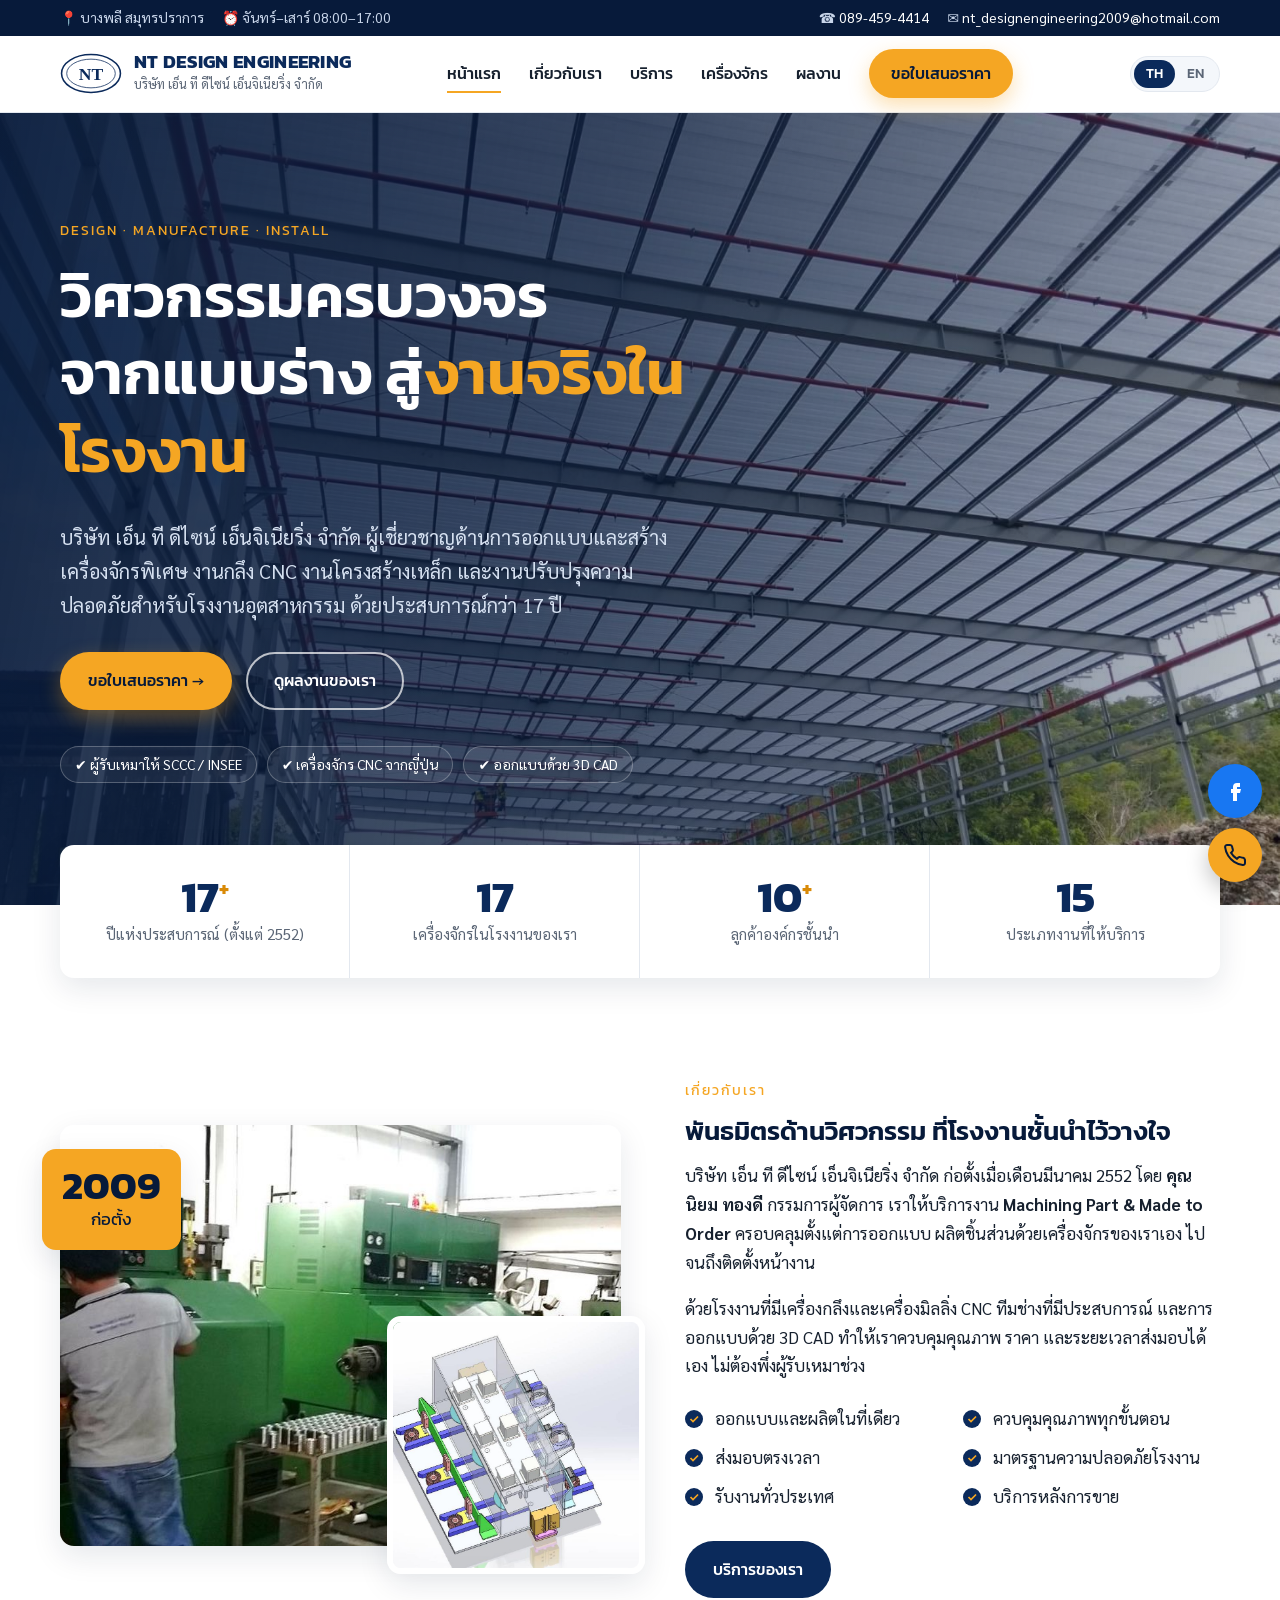
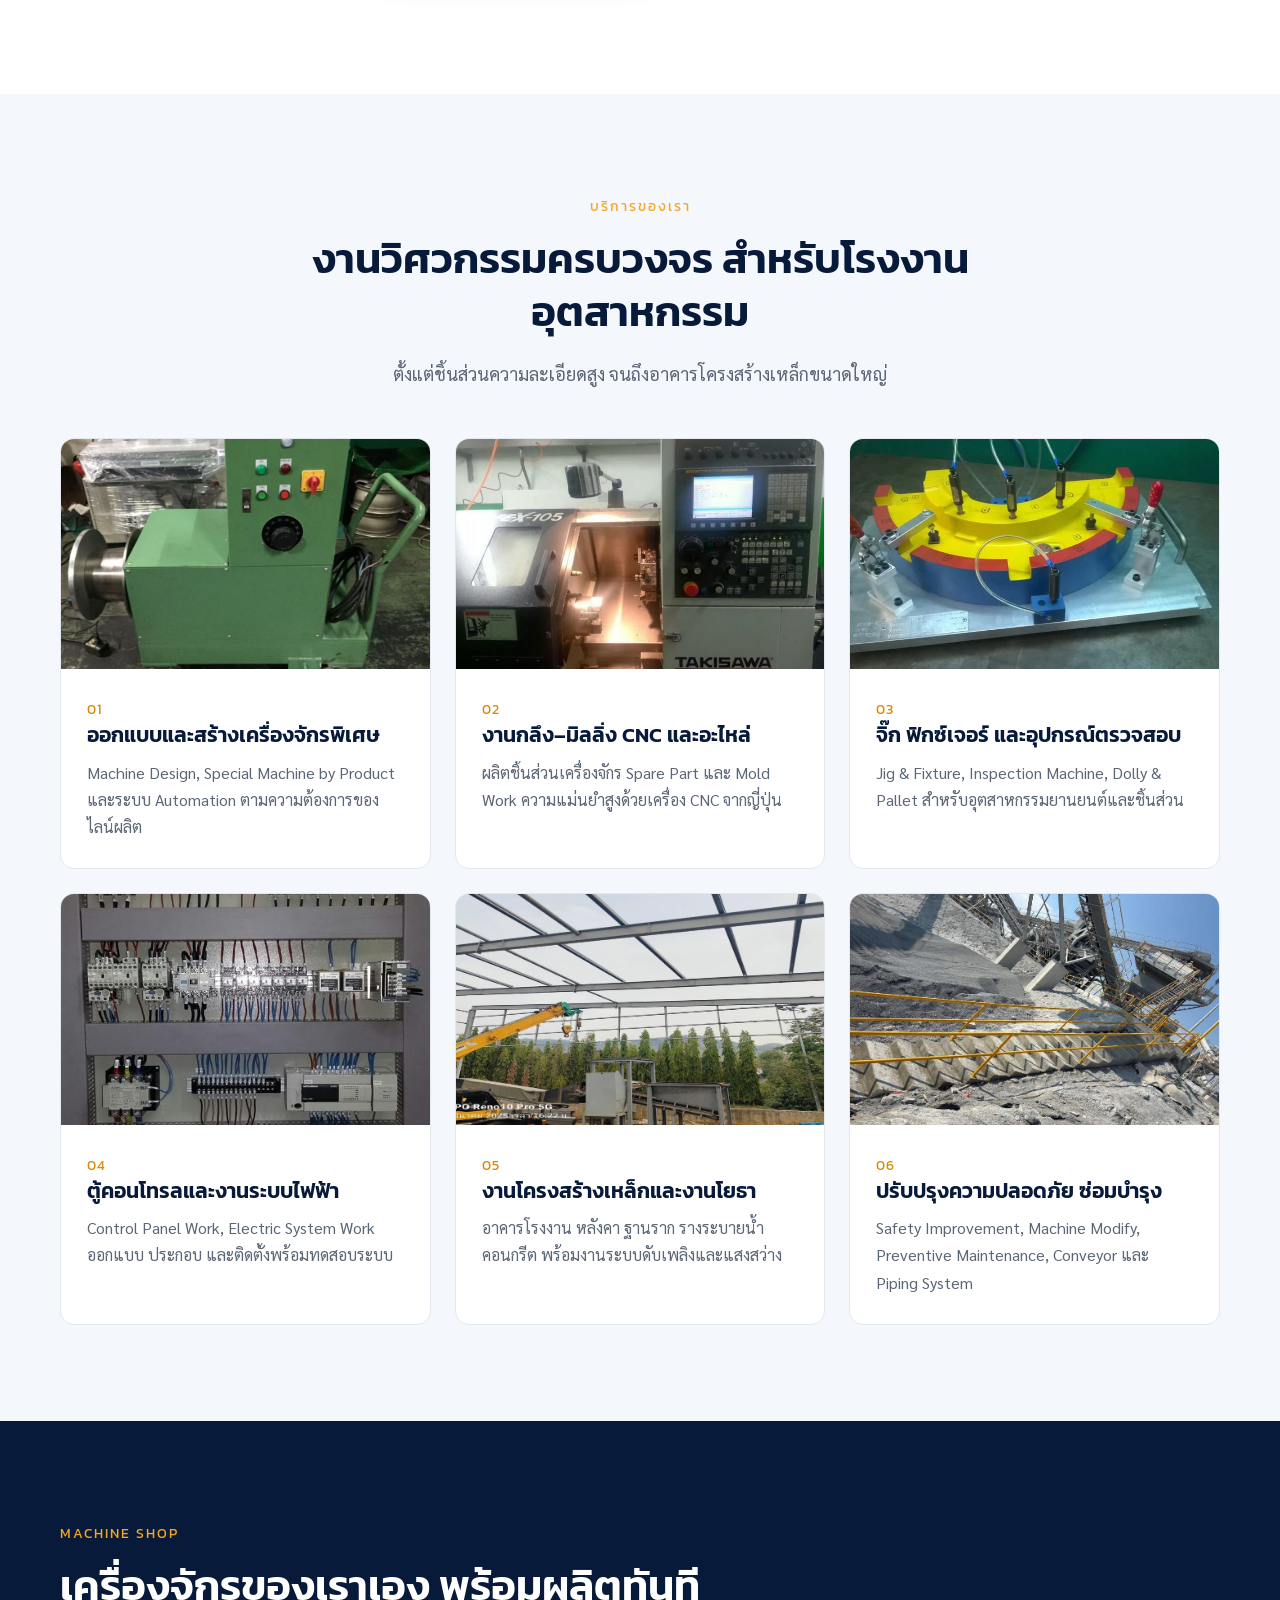
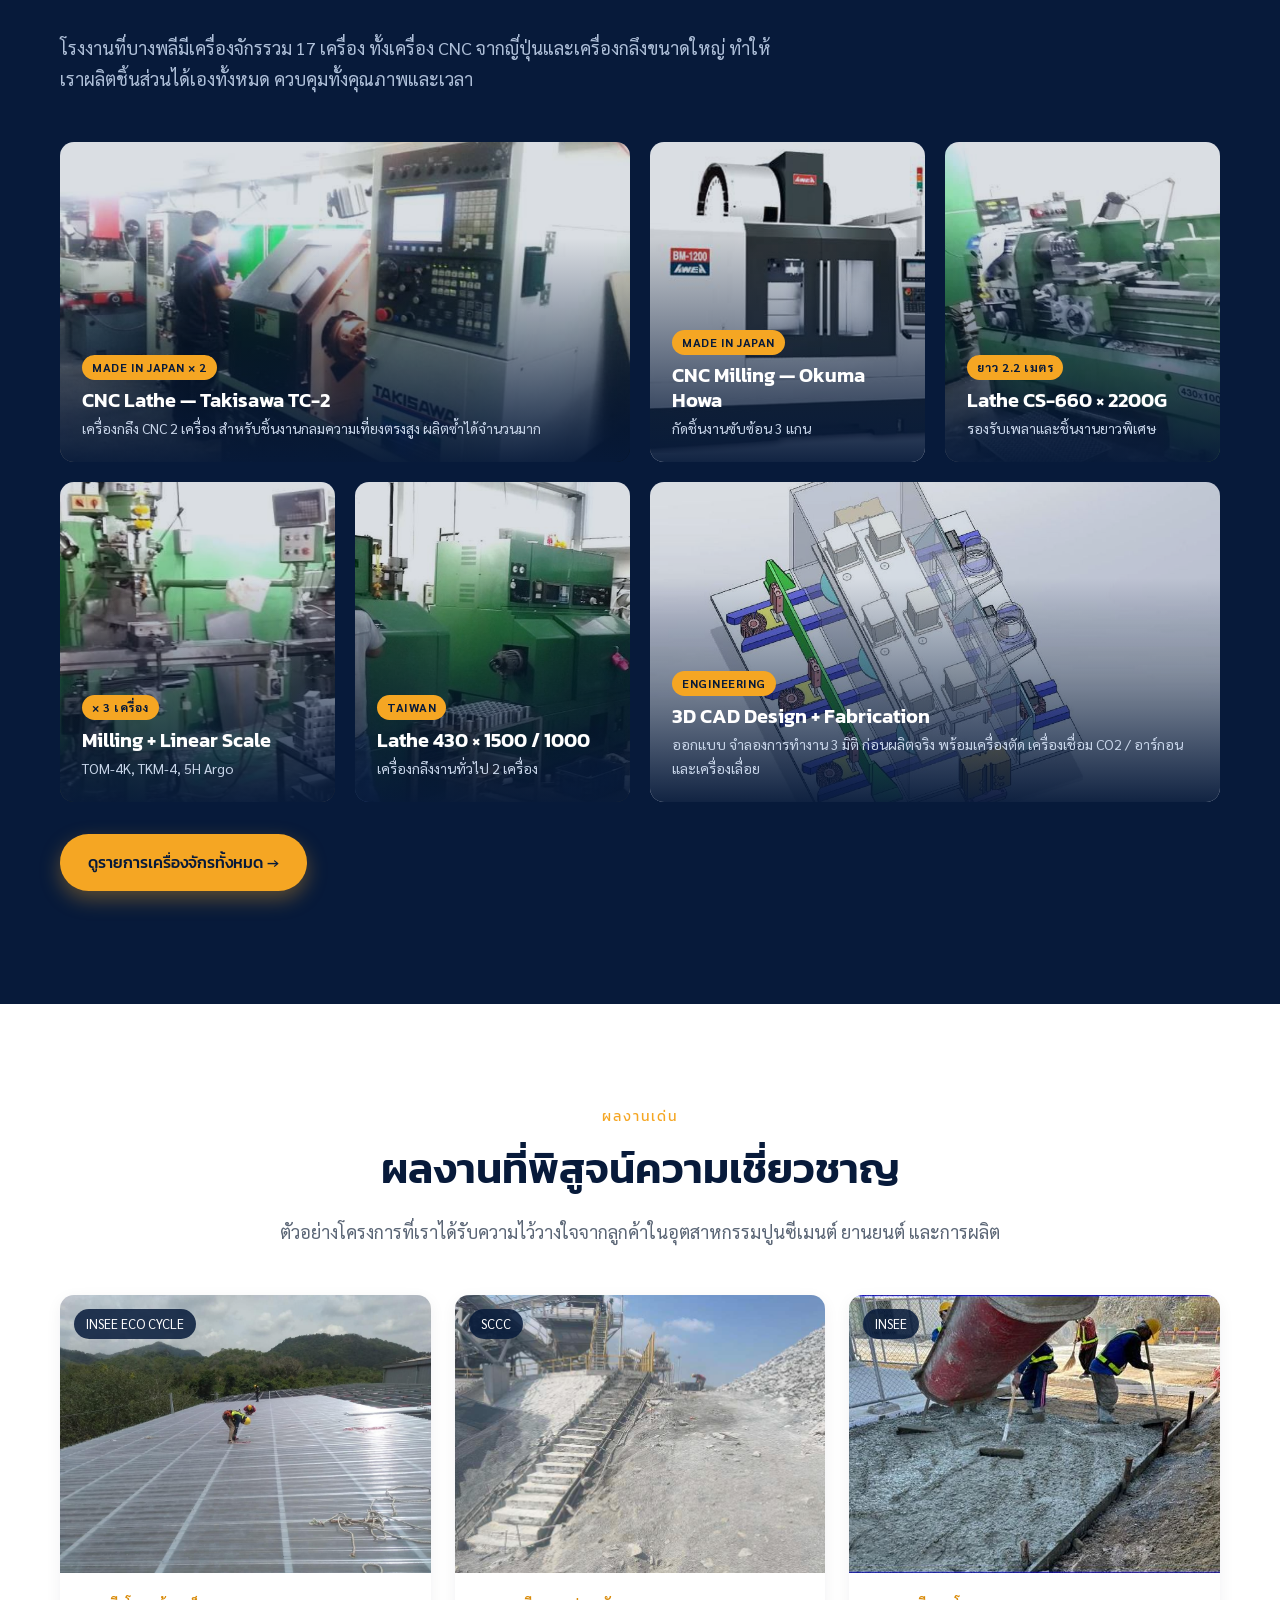
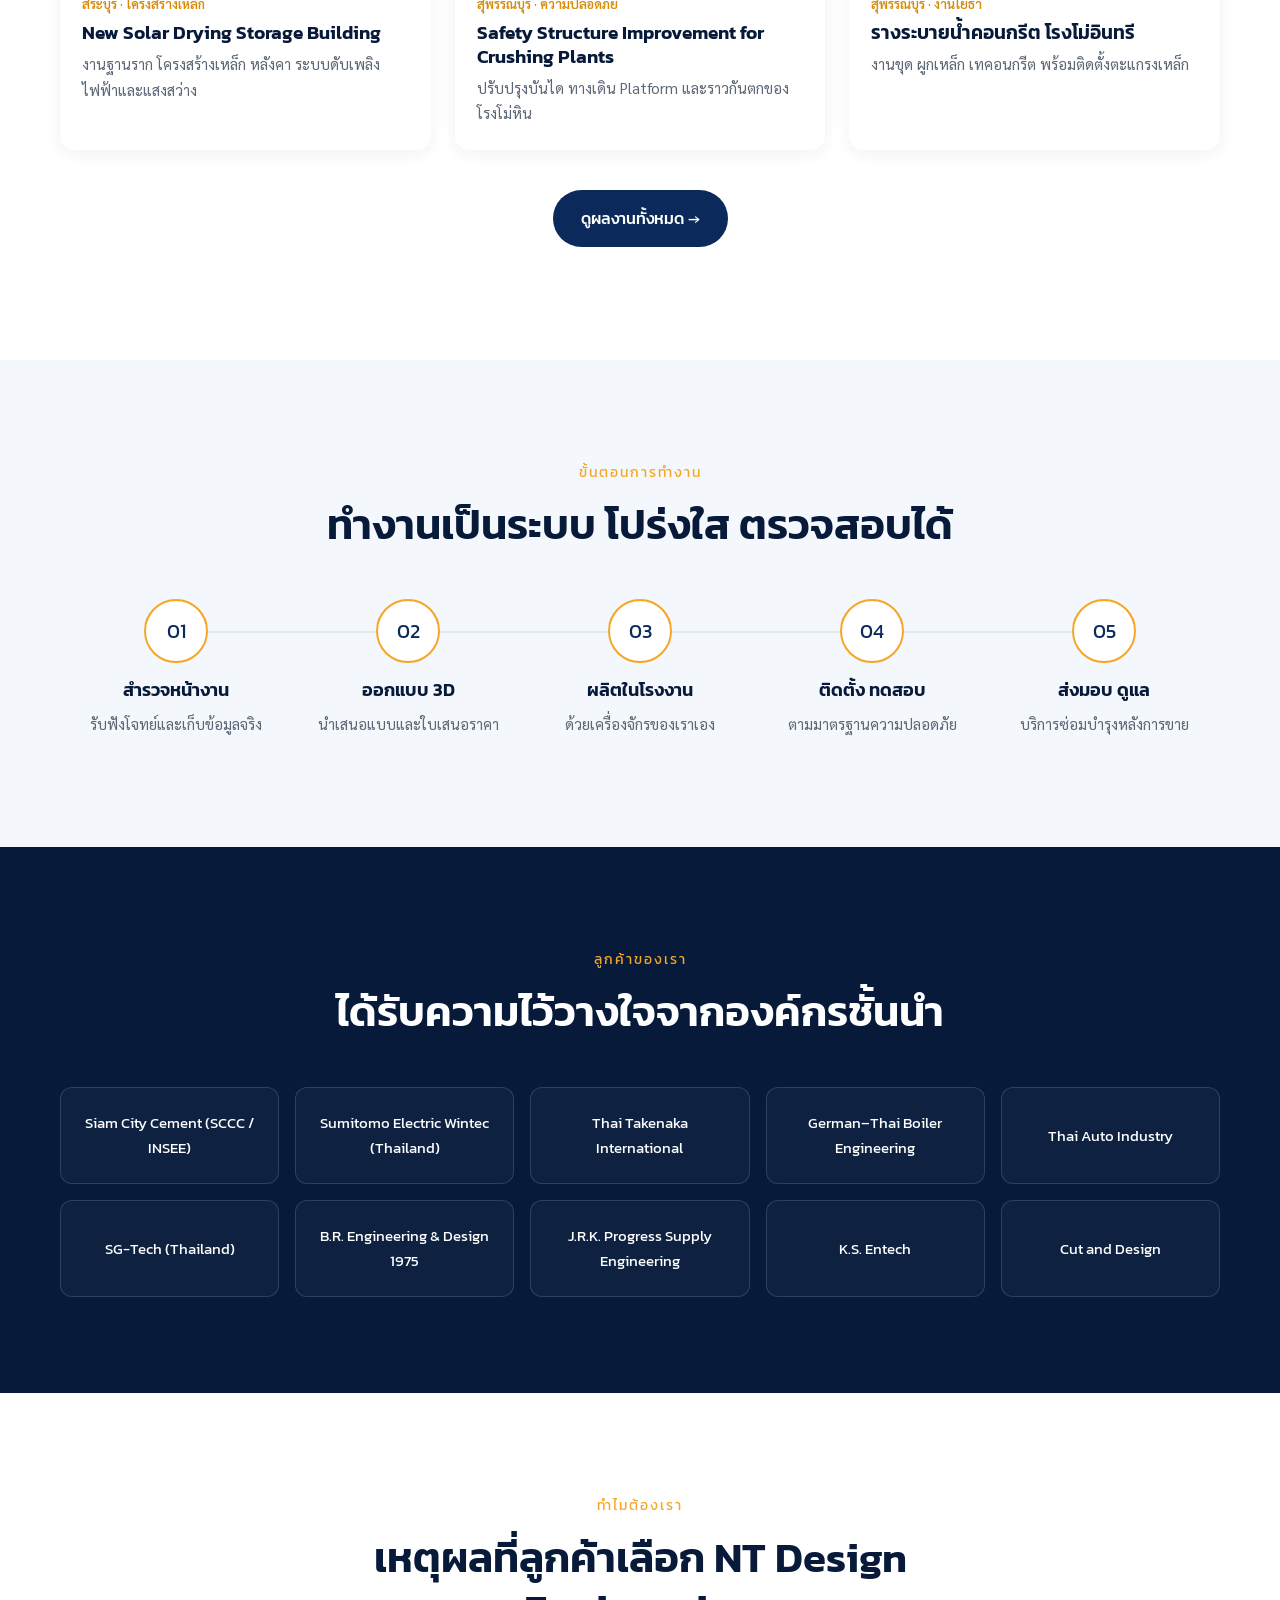
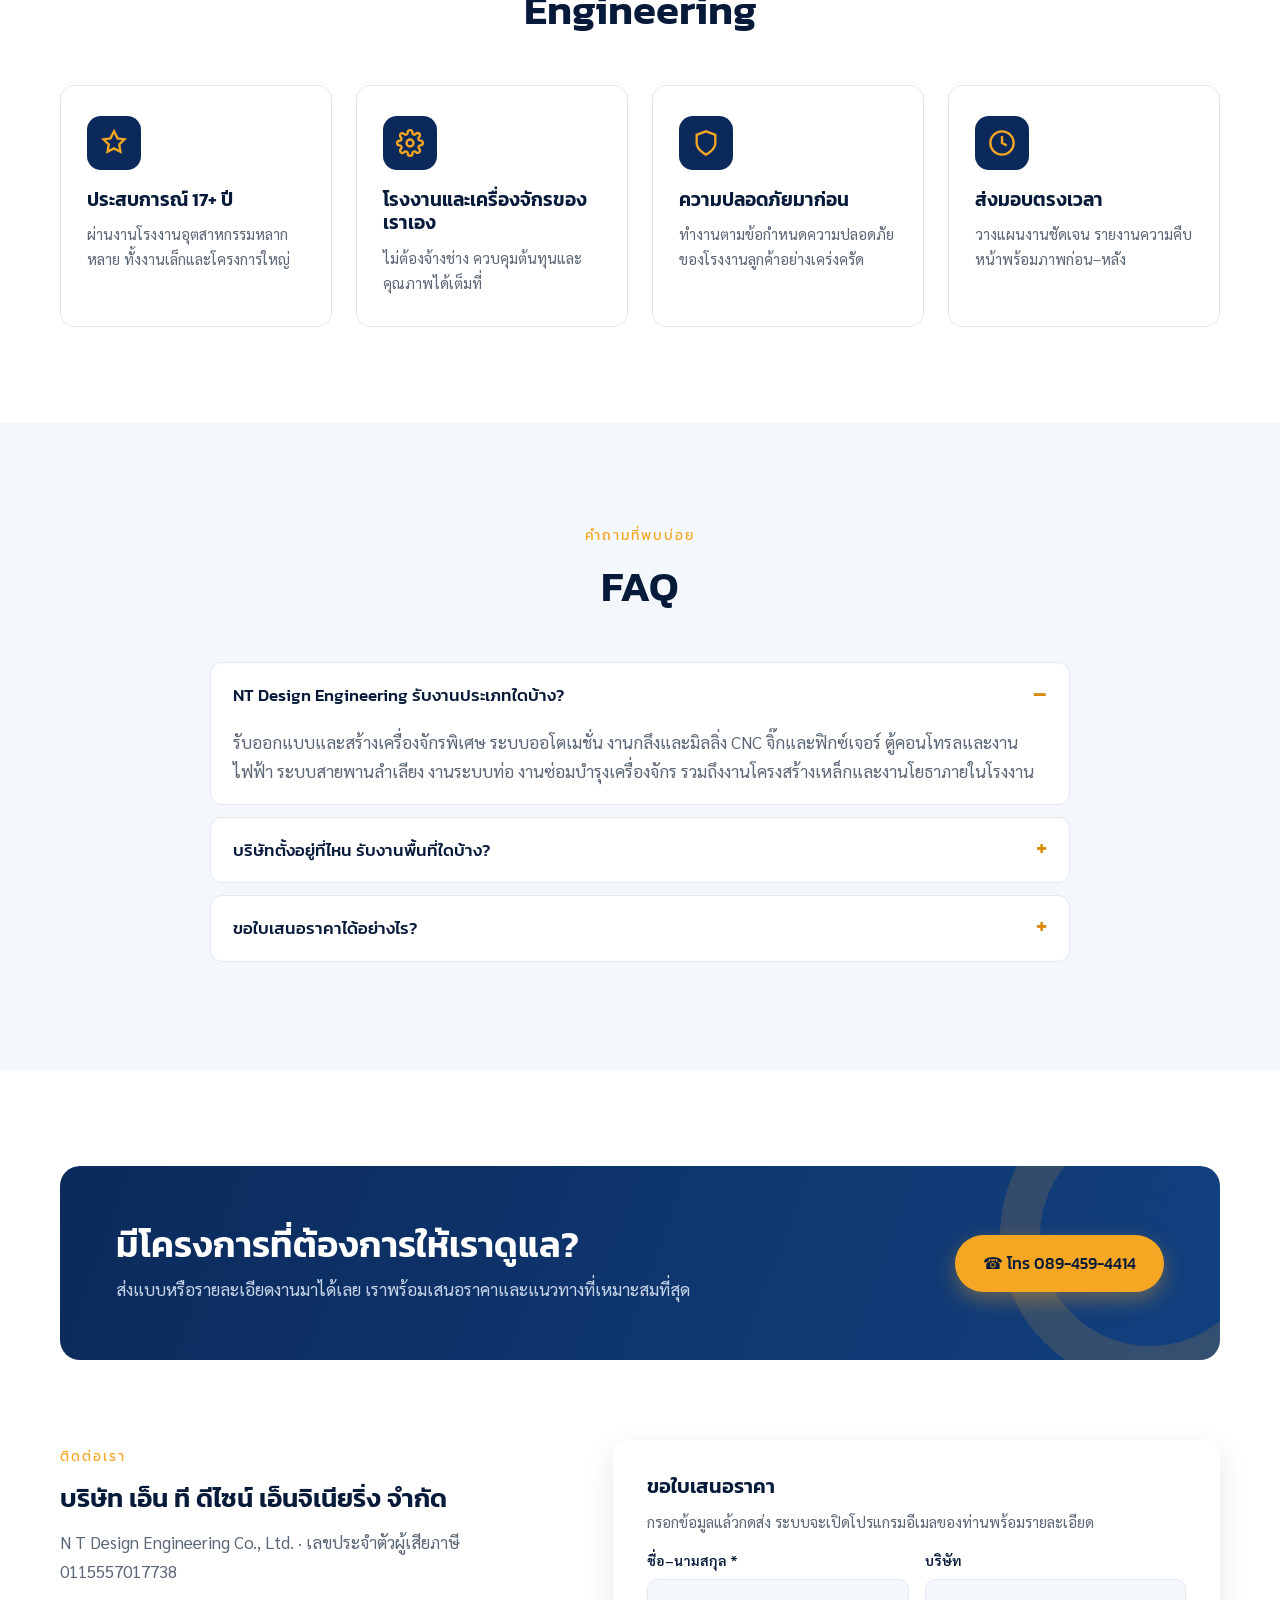
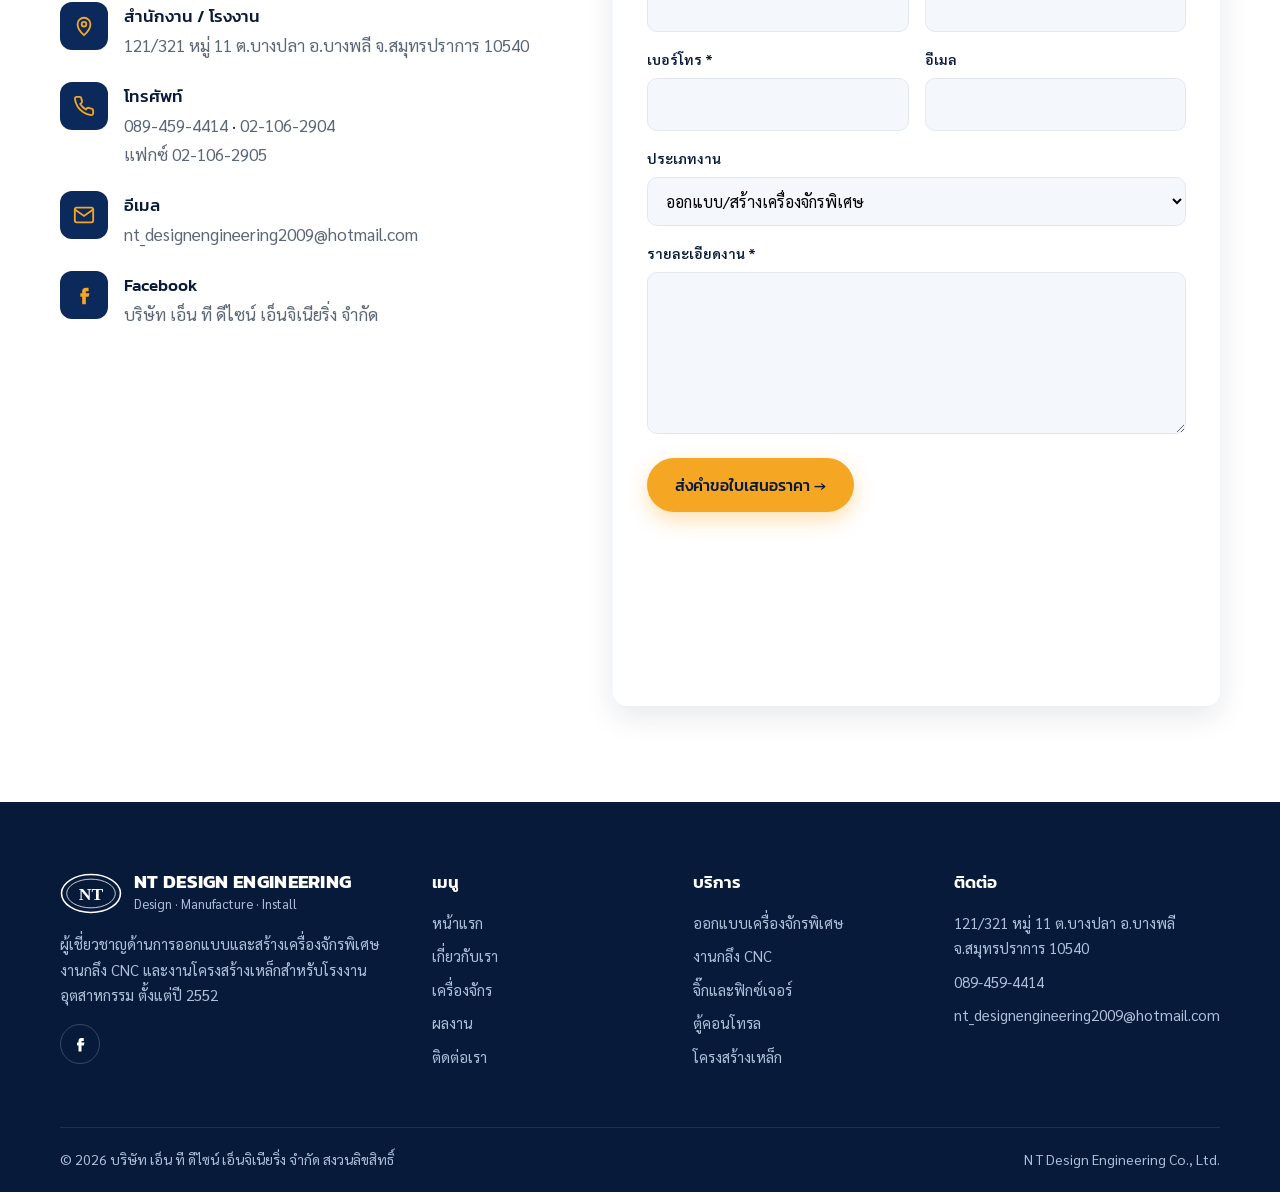
==== index.html @ 063d1cce "Version.01" ====
<!doctype html>
<html lang="th">
<head>
  <meta charset="utf-8">
  <meta name="viewport" content="width=device-width, initial-scale=1">
  <title>NT Design Engineering | รับออกแบบและสร้างเครื่องจักร งานโครงสร้างเหล็ก สมุทรปราการ</title>
  <meta name="description" content="บริษัท เอ็น ที ดีไซน์ เอ็นจิเนียริ่ง จำกัด รับออกแบบและสร้างเครื่องจักรพิเศษ ระบบออโตเมชั่น งานกลึง CNC จิ๊กและฟิกซ์เจอร์ ตู้คอนโทรล งานโครงสร้างเหล็กและงานโยธาในโรงงาน ประสบการณ์กว่า 17 ปี ผลงานกับ SCCC / INSEE บางพลี สมุทรปราการ">
  <meta name="keywords" content="NT Design Engineering, เอ็น ที ดีไซน์ เอ็นจิเนียริ่ง, รับสร้างเครื่องจักร, ออกแบบเครื่องจักร, งานกลึง CNC, จิ๊กฟิกซ์เจอร์, ตู้คอนโทรล, งานโครงสร้างเหล็ก, ผู้รับเหมาโรงงาน, บางพลี, สมุทรปราการ">
  <link rel="canonical" href="https://www.ntdesignengineering.com/">
  <link rel="alternate" hreflang="th" href="https://www.ntdesignengineering.com/">
  <link rel="alternate" hreflang="en" href="https://www.ntdesignengineering.com/en/">
  <link rel="alternate" hreflang="x-default" href="https://www.ntdesignengineering.com/">
  <meta name="robots" content="index, follow">
  <meta name="theme-color" content="#0b2a5b">

  <meta property="og:type" content="website">
  <meta property="og:locale" content="th_TH">
  <meta property="og:locale:alternate" content="en_US">
  <meta property="og:site_name" content="NT Design Engineering">
  <meta property="og:title" content="NT Design Engineering | ออกแบบ สร้าง และติดตั้งงานวิศวกรรมครบวงจร">
  <meta property="og:description" content="รับออกแบบสร้างเครื่องจักรพิเศษ งานกลึง CNC งานโครงสร้างเหล็ก และงานปรับปรุงความปลอดภัยในโรงงานอุตสาหกรรม ประสบการณ์กว่า 17 ปี">
  <meta property="og:url" content="https://www.ntdesignengineering.com/">
  <meta property="og:image" content="https://www.ntdesignengineering.com/assets/img/hero-steel-structure.jpg">
  <meta name="twitter:card" content="summary_large_image">

  <link rel="icon" href="assets/img/logo.svg" type="image/svg+xml">
  <link rel="preconnect" href="https://fonts.googleapis.com">
  <link rel="preconnect" href="https://fonts.gstatic.com" crossorigin>
  <link href="https://fonts.googleapis.com/css2?family=Kanit:wght@400;500;600&family=Sarabun:wght@400;600;700&display=swap" rel="stylesheet">
  <link rel="preload" as="image" href="assets/img/hero-steel-structure.jpg">
  <link rel="stylesheet" href="assets/css/style.css">

  <script type="application/ld+json">
  {
    "@context": "https://schema.org",
    "@graph": [
      {
        "@type": ["Organization", "LocalBusiness"],
        "@id": "https://www.ntdesignengineering.com/#org",
        "name": "บริษัท เอ็น ที ดีไซน์ เอ็นจิเนียริ่ง จำกัด",
        "alternateName": ["N T Design Engineering Co., Ltd.", "NT Design Engineering"],
        "url": "https://www.ntdesignengineering.com/",
        "logo": "https://www.ntdesignengineering.com/assets/img/logo.svg",
        "image": "https://www.ntdesignengineering.com/assets/img/hero-steel-structure.jpg",
        "description": "รับออกแบบและสร้างเครื่องจักรพิเศษ ระบบออโตเมชั่น งานกลึง CNC จิ๊กและฟิกซ์เจอร์ ตู้คอนโทรล งานโครงสร้างเหล็กและงานโยธาในโรงงานอุตสาหกรรม",
        "foundingDate": "2009-03",
        "founder": { "@type": "Person", "name": "นายนิยม ทองดี" },
        "taxID": "0115557017738",
        "telephone": "+66-2-106-2904",
        "faxNumber": "+66-2-106-2905",
        "email": "nt_designengineering2009@hotmail.com",
        "address": {
          "@type": "PostalAddress",
          "streetAddress": "121/321 หมู่ 11 ต.บางปลา",
          "addressLocality": "อ.บางพลี",
          "addressRegion": "สมุทรปราการ",
          "postalCode": "10540",
          "addressCountry": "TH"
        },
        "areaServed": "TH",
        "openingHours": "Mo-Sa 08:00-17:00",
        "contactPoint": [{
          "@type": "ContactPoint",
          "telephone": "+66-89-459-4414",
          "contactType": "sales",
          "availableLanguage": ["th", "en"]
        }],
        "sameAs": ["https://www.facebook.com/profile.php?id=100054307536803"],
        "knowsAbout": ["Machine design", "Special purpose machine", "Automation system", "CNC machining", "Jig and fixture", "Control panel", "Steel structure", "Conveyor system", "Piping system"]
      },
      {
        "@type": "WebSite",
        "@id": "https://www.ntdesignengineering.com/#website",
        "url": "https://www.ntdesignengineering.com/",
        "name": "NT Design Engineering",
        "inLanguage": "th",
        "publisher": { "@id": "https://www.ntdesignengineering.com/#org" }
      },
      {
        "@type": "FAQPage",
        "mainEntity": [
          { "@type": "Question", "name": "NT Design Engineering รับงานประเภทใดบ้าง?", "acceptedAnswer": { "@type": "Answer", "text": "รับออกแบบและสร้างเครื่องจักรพิเศษ ระบบออโตเมชั่น งานกลึงและมิลลิ่ง CNC จิ๊กและฟิกซ์เจอร์ ตู้คอนโทรลและงานไฟฟ้า ระบบสายพานลำเลียง งานระบบท่อ งานซ่อมบำรุงเครื่องจักร รวมถึงงานโครงสร้างเหล็กและงานโยธาภายในโรงงาน" } },
          { "@type": "Question", "name": "บริษัทตั้งอยู่ที่ไหน รับงานพื้นที่ใดบ้าง?", "acceptedAnswer": { "@type": "Answer", "text": "สำนักงานและโรงงานตั้งอยู่ที่ 121/321 หมู่ 11 ต.บางปลา อ.บางพลี จ.สมุทรปราการ 10540 และรับงานทั่วประเทศ เช่น สระบุรี สุพรรณบุรี และนิคมอุตสาหกรรมต่าง ๆ" } },
          { "@type": "Question", "name": "ขอใบเสนอราคาได้อย่างไร?", "acceptedAnswer": { "@type": "Answer", "text": "โทร 089-459-4414 หรือ 02-106-2904 อีเมล nt_designengineering2009@hotmail.com หรือส่งแบบ/รายละเอียดงานผ่านแบบฟอร์มบนเว็บไซต์ ทีมงานจะติดต่อกลับโดยเร็ว" } }
        ]
      }
    ]
  }
  </script>
</head>
<body>
  <a class="skip" href="#main">ข้ามไปยังเนื้อหา</a>

  <div class="topbar">
    <div class="container">
      <div><span>📍 บางพลี สมุทรปราการ</span><span class="hide-sm">⏰ จันทร์–เสาร์ 08:00–17:00</span></div>
      <div><span>☎ <a href="tel:+66894594414">089-459-4414</a></span><span class="hide-sm">✉ <a href="mailto:nt_designengineering2009@hotmail.com">nt_designengineering2009@hotmail.com</a></span></div>
    </div>
  </div>

  <header class="header">
    <div class="container">
      <a class="brand" href="index.html" aria-label="NT Design Engineering หน้าแรก">
        <img class="brand-logo" src="assets/img/logo.svg" alt="โลโก้ NT Design Engineering" width="62" height="42">
        <span><strong>NT DESIGN ENGINEERING</strong><small>บริษัท เอ็น ที ดีไซน์ เอ็นจิเนียริ่ง จำกัด</small></span>
      </a>
      <button class="menu-toggle" aria-label="เปิดเมนู" aria-expanded="false"><span></span><span></span><span></span></button>
      <nav class="nav" aria-label="เมนูหลัก">
        <a href="index.html" aria-current="page">หน้าแรก</a>
        <a href="#about">เกี่ยวกับเรา</a>
        <a href="#services">บริการ</a>
        <a href="machinery.html">เครื่องจักร</a>
        <a href="projects.html">ผลงาน</a>
        <a class="btn btn-primary" href="#contact">ขอใบเสนอราคา</a>
      </nav>
      <div class="lang-switch" role="group" aria-label="เลือกภาษา / Language"><a href="index.html" lang="th" aria-current="true">TH</a><a href="en/index.html" lang="en" hreflang="en">EN</a></div>
    </div>
  </header>

  <main id="main">
    <!-- HERO -->
    <section class="hero" aria-label="แนะนำบริษัท" style="padding:0">
      <div class="hero-bg" style="background-image:url('assets/img/hero-steel-structure.jpg')"></div>
      <div class="container">
        <span class="eyebrow">Design · Manufacture · Install</span>
        <h1>วิศวกรรมครบวงจร<br>จากแบบร่าง สู่<em>งานจริงในโรงงาน</em></h1>
        <p class="lead">บริษัท เอ็น ที ดีไซน์ เอ็นจิเนียริ่ง จำกัด ผู้เชี่ยวชาญด้านการออกแบบและสร้างเครื่องจักรพิเศษ งานกลึง CNC งานโครงสร้างเหล็ก และงานปรับปรุงความปลอดภัยสำหรับโรงงานอุตสาหกรรม ด้วยประสบการณ์กว่า 17 ปี</p>
        <div class="hero-actions">
          <a class="btn btn-primary" href="#contact">ขอใบเสนอราคา →</a>
          <a class="btn btn-outline" href="projects.html">ดูผลงานของเรา</a>
        </div>
        <div class="hero-badges">
          <span>✔ ผู้รับเหมาให้ SCCC / INSEE</span>
          <span>✔ เครื่องจักร CNC จากญี่ปุ่น</span>
          <span>✔ ออกแบบด้วย 3D CAD</span>
        </div>
      </div>
    </section>

    <!-- STATS -->
    <div class="stats">
      <div class="container">
        <div class="stats-grid reveal">
          <div class="stat"><b data-count="17">17<sup>+</sup></b><span>ปีแห่งประสบการณ์ (ตั้งแต่ 2552)</span></div>
          <div class="stat"><b data-count="17">17<sup></sup></b><span>เครื่องจักรในโรงงานของเรา</span></div>
          <div class="stat"><b data-count="10">10<sup>+</sup></b><span>ลูกค้าองค์กรชั้นนำ</span></div>
          <div class="stat"><b data-count="15">15<sup></sup></b><span>ประเภทงานที่ให้บริการ</span></div>
        </div>
      </div>
    </div>

    <!-- ABOUT -->
    <section id="about">
      <div class="container about-grid">
        <div class="about-media reveal">
          <img src="assets/img/cnc-lathe-line.jpg" alt="ไลน์เครื่องกลึง CNC ในโรงงาน NT Design Engineering" loading="lazy" width="1000" height="572">
          <img class="float" src="assets/img/cad-design.jpg" alt="งานออกแบบเครื่องจักรด้วยโปรแกรม 3D CAD" loading="lazy" width="1000" height="752">
          <div class="years"><b>2009</b>ก่อตั้ง</div>
        </div>
        <div class="reveal">
          <span class="eyebrow">เกี่ยวกับเรา</span>
          <h2>พันธมิตรด้านวิศวกรรม ที่โรงงานชั้นนำไว้วางใจ</h2>
          <p>บริษัท เอ็น ที ดีไซน์ เอ็นจิเนียริ่ง จำกัด ก่อตั้งเมื่อเดือนมีนาคม 2552 โดย <strong>คุณนิยม ทองดี</strong> กรรมการผู้จัดการ เราให้บริการงาน <strong>Machining Part &amp; Made to Order</strong> ครอบคลุมตั้งแต่การออกแบบ ผลิตชิ้นส่วนด้วยเครื่องจักรของเราเอง ไปจนถึงติดตั้งหน้างาน</p>
          <p>ด้วยโรงงานที่มีเครื่องกลึงและเครื่องมิลลิ่ง CNC ทีมช่างที่มีประสบการณ์ และการออกแบบด้วย 3D CAD ทำให้เราควบคุมคุณภาพ ราคา และระยะเวลาส่งมอบได้เอง ไม่ต้องพึ่งผู้รับเหมาช่วง</p>
          <ul class="checklist">
            <li>ออกแบบและผลิตในที่เดียว</li>
            <li>ควบคุมคุณภาพทุกขั้นตอน</li>
            <li>ส่งมอบตรงเวลา</li>
            <li>มาตรฐานความปลอดภัยโรงงาน</li>
            <li>รับงานทั่วประเทศ</li>
            <li>บริการหลังการขาย</li>
          </ul>
          <a class="btn btn-navy" href="#services">บริการของเรา</a>
        </div>
      </div>
    </section>

    <!-- SERVICES -->
    <section id="services" class="section-soft">
      <div class="container">
        <div class="section-head center reveal">
          <span class="eyebrow">บริการของเรา</span>
          <h2>งานวิศวกรรมครบวงจร สำหรับโรงงานอุตสาหกรรม</h2>
          <p>ตั้งแต่ชิ้นส่วนความละเอียดสูง จนถึงอาคารโครงสร้างเหล็กขนาดใหญ่</p>
        </div>
        <div class="services-grid">
          <article class="service reveal">
            <img src="assets/img/special-machine.jpg" alt="เครื่องจักรพิเศษที่ออกแบบและสร้างโดย NT Design Engineering" loading="lazy" width="900" height="768">
            <div class="service-body"><span class="service-num">01</span><h3>ออกแบบและสร้างเครื่องจักรพิเศษ</h3><p>Machine Design, Special Machine by Product และระบบ Automation ตามความต้องการของไลน์ผลิต</p></div>
          </article>
          <article class="service reveal">
            <img src="assets/img/cnc-takisawa.jpg" alt="งานกลึง CNC ด้วยเครื่อง Takisawa" loading="lazy" width="900" height="635">
            <div class="service-body"><span class="service-num">02</span><h3>งานกลึง–มิลลิ่ง CNC และอะไหล่</h3><p>ผลิตชิ้นส่วนเครื่องจักร Spare Part และ Mold Work ความแม่นยำสูงด้วยเครื่อง CNC จากญี่ปุ่น</p></div>
          </article>
          <article class="service reveal">
            <img src="assets/img/jig-fixture-1.jpg" alt="จิ๊กและฟิกซ์เจอร์สำหรับงานตรวจสอบชิ้นงาน" loading="lazy" width="900" height="483">
            <div class="service-body"><span class="service-num">03</span><h3>จิ๊ก ฟิกซ์เจอร์ และอุปกรณ์ตรวจสอบ</h3><p>Jig &amp; Fixture, Inspection Machine, Dolly &amp; Pallet สำหรับอุตสาหกรรมยานยนต์และชิ้นส่วน</p></div>
          </article>
          <article class="service reveal">
            <img src="assets/img/control-panel.jpg" alt="ตู้คอนโทรลไฟฟ้าที่ประกอบโดยทีมงาน" loading="lazy" width="600" height="1024">
            <div class="service-body"><span class="service-num">04</span><h3>ตู้คอนโทรลและงานระบบไฟฟ้า</h3><p>Control Panel Work, Electric System Work ออกแบบ ประกอบ และติดตั้งพร้อมทดสอบระบบ</p></div>
          </article>
          <article class="service reveal">
            <img src="assets/img/solar-frame.jpg" alt="งานติดตั้งโครงสร้างเหล็กอาคารด้วยรถเครน" loading="lazy" width="1200" height="561">
            <div class="service-body"><span class="service-num">05</span><h3>งานโครงสร้างเหล็กและงานโยธา</h3><p>อาคารโรงงาน หลังคา ฐานราก รางระบายน้ำคอนกรีต พร้อมงานระบบดับเพลิงและแสงสว่าง</p></div>
          </article>
          <article class="service reveal">
            <img src="assets/img/crushing-handrail.jpg" alt="งานปรับปรุงทางเดินและราวกันตกเพื่อความปลอดภัยในโรงโม่หิน" loading="lazy" width="1000" height="711">
            <div class="service-body"><span class="service-num">06</span><h3>ปรับปรุงความปลอดภัย ซ่อมบำรุง</h3><p>Safety Improvement, Machine Modify, Preventive Maintenance, Conveyor และ Piping System</p></div>
          </article>
        </div>
      </div>
    </section>

    <!-- MACHINES (highlights) -->
    <section class="section-dark" id="machinery">
      <div class="container">
        <div class="section-head reveal">
          <span class="eyebrow">Machine Shop</span>
          <h2>เครื่องจักรของเราเอง พร้อมผลิตทันที</h2>
          <p>โรงงานที่บางพลีมีเครื่องจักรรวม 17 เครื่อง ทั้งเครื่อง CNC จากญี่ปุ่นและเครื่องกลึงขนาดใหญ่ ทำให้เราผลิตชิ้นส่วนได้เองทั้งหมด ควบคุมทั้งคุณภาพและเวลา</p>
        </div>
        <div class="machines-grid">
          <div class="machine wide reveal">
            <img src="assets/img/cnc-takisawa-operator.jpg" alt="เครื่องกลึง CNC Takisawa TC-2 พร้อมช่างควบคุม" loading="lazy" width="900" height="635">
            <div class="machine-info"><span class="tag">MADE IN JAPAN × 2</span><h3>CNC Lathe — Takisawa TC-2</h3><p>เครื่องกลึง CNC 2 เครื่อง สำหรับชิ้นงานกลมความเที่ยงตรงสูง ผลิตซ้ำได้จำนวนมาก</p></div>
          </div>
          <div class="machine reveal">
            <img src="assets/img/cnc-milling.jpg" alt="เครื่องมิลลิ่ง CNC" loading="lazy" width="900" height="635">
            <div class="machine-info"><span class="tag">MADE IN JAPAN</span><h3>CNC Milling — Okuma Howa</h3><p>กัดชิ้นงานซับซ้อน 3 แกน</p></div>
          </div>
          <div class="machine reveal">
            <img src="assets/img/lathe-430.jpg" alt="เครื่องกลึงขนาดใหญ่ CS-660 x 2200G" loading="lazy" width="900" height="597">
            <div class="machine-info"><span class="tag">ยาว 2.2 เมตร</span><h3>Lathe CS-660 × 2200G</h3><p>รองรับเพลาและชิ้นงานยาวพิเศษ</p></div>
          </div>
          <div class="machine reveal">
            <img src="assets/img/milling-shop.jpg" alt="เครื่องมิลลิ่งพร้อมลิเนียร์สเกล" loading="lazy" width="900" height="499">
            <div class="machine-info"><span class="tag">× 3 เครื่อง</span><h3>Milling + Linear Scale</h3><p>TOM-4K, TKM-4, 5H Argo</p></div>
          </div>
          <div class="machine reveal">
            <img src="assets/img/cnc-lathe-line.jpg" alt="ไลน์เครื่องกลึงในโรงงาน" loading="lazy" width="1000" height="572">
            <div class="machine-info"><span class="tag">TAIWAN</span><h3>Lathe 430 × 1500 / 1000</h3><p>เครื่องกลึงงานทั่วไป 2 เครื่อง</p></div>
          </div>
          <div class="machine wide reveal">
            <img src="assets/img/cad-design.jpg" alt="ออกแบบเครื่องจักรด้วย 3D CAD" loading="lazy" width="1000" height="752">
            <div class="machine-info"><span class="tag">ENGINEERING</span><h3>3D CAD Design + Fabrication</h3><p>ออกแบบ จำลองการทำงาน 3 มิติ ก่อนผลิตจริง พร้อมเครื่องตัด เครื่องเชื่อม CO2 / อาร์กอน และเครื่องเลื่อย</p></div>
          </div>
        </div>
        <p style="margin-top:32px"><a class="btn btn-primary" href="machinery.html">ดูรายการเครื่องจักรทั้งหมด →</a></p>
      </div>
    </section>

    <!-- FEATURED PROJECTS -->
    <section id="projects">
      <div class="container">
        <div class="section-head center reveal">
          <span class="eyebrow">ผลงานเด่น</span>
          <h2>ผลงานที่พิสูจน์ความเชี่ยวชาญ</h2>
          <p>ตัวอย่างโครงการที่เราได้รับความไว้วางใจจากลูกค้าในอุตสาหกรรมปูนซีเมนต์ ยานยนต์ และการผลิต</p>
        </div>
        <div class="projects-grid">
          <article class="project reveal">
            <figure data-zoom><img src="assets/img/solar-roof-workers.jpg" alt="อาคาร Solar Drying Storage — INSEE ECO CYCLE สระบุรี" loading="lazy" width="1200" height="900"><span class="client">INSEE ECO CYCLE</span></figure>
            <div class="project-body"><div class="meta">สระบุรี · โครงสร้างเหล็ก</div><h3>New Solar Drying Storage Building</h3><p>งานฐานราก โครงสร้างเหล็ก หลังคา ระบบดับเพลิง ไฟฟ้าและแสงสว่าง</p></div>
          </article>
          <article class="project reveal">
            <figure data-zoom><img src="assets/img/crushing-stairs.jpg" alt="Safety structure improvement โรงโม่หินสุพรรณบุรี" loading="lazy" width="1000" height="630"><span class="client">SCCC</span></figure>
            <div class="project-body"><div class="meta">สุพรรณบุรี · ความปลอดภัย</div><h3>Safety Structure Improvement for Crushing Plants</h3><p>ปรับปรุงบันได ทางเดิน Platform และราวกันตกของโรงโม่หิน</p></div>
          </article>
          <article class="project reveal">
            <figure data-zoom><img src="assets/img/concrete-pour.jpg" alt="งานก่อสร้างรางระบายน้ำคอนกรีต โรงโม่อินทรีสุพรรณบุรี" loading="lazy" width="1000" height="664"><span class="client">INSEE</span></figure>
            <div class="project-body"><div class="meta">สุพรรณบุรี · งานโยธา</div><h3>รางระบายน้ำคอนกรีต โรงโม่อินทรี</h3><p>งานขุด ผูกเหล็ก เทคอนกรีต พร้อมติดตั้งตะแกรงเหล็ก</p></div>
          </article>
        </div>
        <p style="text-align:center;margin-top:40px"><a class="btn btn-navy" href="projects.html">ดูผลงานทั้งหมด →</a></p>
      </div>
    </section>

    <!-- PROCESS -->
    <section class="section-soft">
      <div class="container">
        <div class="section-head center reveal">
          <span class="eyebrow">ขั้นตอนการทำงาน</span>
          <h2>ทำงานเป็นระบบ โปร่งใส ตรวจสอบได้</h2>
        </div>
        <div class="process reveal">
          <div class="step"><h3>สำรวจหน้างาน</h3><p>รับฟังโจทย์และเก็บข้อมูลจริง</p></div>
          <div class="step"><h3>ออกแบบ 3D</h3><p>นำเสนอแบบและใบเสนอราคา</p></div>
          <div class="step"><h3>ผลิตในโรงงาน</h3><p>ด้วยเครื่องจักรของเราเอง</p></div>
          <div class="step"><h3>ติดตั้ง ทดสอบ</h3><p>ตามมาตรฐานความปลอดภัย</p></div>
          <div class="step"><h3>ส่งมอบ ดูแล</h3><p>บริการซ่อมบำรุงหลังการขาย</p></div>
        </div>
      </div>
    </section>

    <!-- CLIENTS -->
    <section class="section-dark">
      <div class="container">
        <div class="section-head center reveal">
          <span class="eyebrow">ลูกค้าของเรา</span>
          <h2>ได้รับความไว้วางใจจากองค์กรชั้นนำ</h2>
        </div>
        <div class="clients-grid reveal">
          <div class="client-card">Siam City Cement (SCCC / INSEE)</div>
          <div class="client-card">Sumitomo Electric Wintec (Thailand)</div>
          <div class="client-card">Thai Takenaka International</div>
          <div class="client-card">German–Thai Boiler Engineering</div>
          <div class="client-card">Thai Auto Industry</div>
          <div class="client-card">SG-Tech (Thailand)</div>
          <div class="client-card">B.R. Engineering &amp; Design 1975</div>
          <div class="client-card">J.R.K. Progress Supply Engineering</div>
          <div class="client-card">K.S. Entech</div>
          <div class="client-card">Cut and Design</div>
        </div>
      </div>
    </section>

    <!-- WHY -->
    <section>
      <div class="container">
        <div class="section-head center reveal">
          <span class="eyebrow">ทำไมต้องเรา</span>
          <h2>เหตุผลที่ลูกค้าเลือก NT Design Engineering</h2>
        </div>
        <div class="why-grid">
          <div class="why reveal"><div class="icon"><svg viewBox="0 0 24 24" fill="none" stroke="currentColor" stroke-width="2"><path d="M12 2l3 6 6 .9-4.5 4.3 1 6.3L12 16.6 6.5 19.5l1-6.3L3 8.9 9 8z"/></svg></div><h3>ประสบการณ์ 17+ ปี</h3><p>ผ่านงานโรงงานอุตสาหกรรมหลากหลาย ทั้งงานเล็กและโครงการใหญ่</p></div>
          <div class="why reveal"><div class="icon"><svg viewBox="0 0 24 24" fill="none" stroke="currentColor" stroke-width="2"><circle cx="12" cy="12" r="3"/><path d="M19.4 15a1.7 1.7 0 00.3 1.8l.1.1a2 2 0 11-2.8 2.8l-.1-.1a1.7 1.7 0 00-1.8-.3 1.7 1.7 0 00-1 1.5V21a2 2 0 01-4 0v-.1a1.7 1.7 0 00-1.1-1.5 1.7 1.7 0 00-1.8.3l-.1.1a2 2 0 11-2.8-2.8l.1-.1a1.7 1.7 0 00.3-1.8 1.7 1.7 0 00-1.5-1H3a2 2 0 010-4h.1a1.7 1.7 0 001.5-1.1 1.7 1.7 0 00-.3-1.8l-.1-.1a2 2 0 112.8-2.8l.1.1a1.7 1.7 0 001.8.3H9a1.7 1.7 0 001-1.5V3a2 2 0 014 0v.1a1.7 1.7 0 001 1.5 1.7 1.7 0 001.8-.3l.1-.1a2 2 0 112.8 2.8l-.1.1a1.7 1.7 0 00-.3 1.8V9a1.7 1.7 0 001.5 1H21a2 2 0 010 4h-.1a1.7 1.7 0 00-1.5 1z"/></svg></div><h3>โรงงานและเครื่องจักรของเราเอง</h3><p>ไม่ต้องจ้างช่าง ควบคุมต้นทุนและคุณภาพได้เต็มที่</p></div>
          <div class="why reveal"><div class="icon"><svg viewBox="0 0 24 24" fill="none" stroke="currentColor" stroke-width="2"><path d="M12 22s8-4 8-10V5l-8-3-8 3v7c0 6 8 10 8 10z"/></svg></div><h3>ความปลอดภัยมาก่อน</h3><p>ทำงานตามข้อกำหนดความปลอดภัยของโรงงานลูกค้าอย่างเคร่งครัด</p></div>
          <div class="why reveal"><div class="icon"><svg viewBox="0 0 24 24" fill="none" stroke="currentColor" stroke-width="2"><circle cx="12" cy="12" r="10"/><path d="M12 6v6l4 2"/></svg></div><h3>ส่งมอบตรงเวลา</h3><p>วางแผนงานชัดเจน รายงานความคืบหน้าพร้อมภาพก่อน–หลัง</p></div>
        </div>
      </div>
    </section>

    <!-- FAQ -->
    <section class="section-soft" id="faq">
      <div class="container">
        <div class="section-head center reveal">
          <span class="eyebrow">คำถามที่พบบ่อย</span>
          <h2>FAQ</h2>
        </div>
        <div class="faq reveal">
          <details open><summary>NT Design Engineering รับงานประเภทใดบ้าง?</summary><p>รับออกแบบและสร้างเครื่องจักรพิเศษ ระบบออโตเมชั่น งานกลึงและมิลลิ่ง CNC จิ๊กและฟิกซ์เจอร์ ตู้คอนโทรลและงานไฟฟ้า ระบบสายพานลำเลียง งานระบบท่อ งานซ่อมบำรุงเครื่องจักร รวมถึงงานโครงสร้างเหล็กและงานโยธาภายในโรงงาน</p></details>
          <details><summary>บริษัทตั้งอยู่ที่ไหน รับงานพื้นที่ใดบ้าง?</summary><p>สำนักงานและโรงงานตั้งอยู่ที่ 121/321 หมู่ 11 ต.บางปลา อ.บางพลี จ.สมุทรปราการ 10540 และรับงานทั่วประเทศ เช่น สระบุรี สุพรรณบุรี และนิคมอุตสาหกรรมต่าง ๆ</p></details>
          <details><summary>ขอใบเสนอราคาได้อย่างไร?</summary><p>โทร 089-459-4414 หรือ 02-106-2904 อีเมล nt_designengineering2009@hotmail.com หรือส่งแบบ/รายละเอียดงานผ่านแบบฟอร์มด้านล่าง ทีมงานจะติดต่อกลับโดยเร็ว</p></details>
        </div>
      </div>
    </section>

    <!-- CONTACT -->
    <section id="contact">
      <div class="container">
        <div class="cta reveal" style="margin-bottom:80px">
          <div><h2>มีโครงการที่ต้องการให้เราดูแล?</h2><p>ส่งแบบหรือรายละเอียดงานมาได้เลย เราพร้อมเสนอราคาและแนวทางที่เหมาะสมที่สุด</p></div>
          <a class="btn btn-primary" href="tel:+66894594414">☎ โทร 089-459-4414</a>
        </div>
        <div class="contact-grid">
          <div class="reveal">
            <span class="eyebrow">ติดต่อเรา</span>
            <h2>บริษัท เอ็น ที ดีไซน์ เอ็นจิเนียริ่ง จำกัด</h2>
            <p style="color:var(--muted)">N T Design Engineering Co., Ltd. · เลขประจำตัวผู้เสียภาษี 0115557017738</p>
            <div class="contact-item"><div class="icon"><svg viewBox="0 0 24 24" fill="none" stroke="currentColor" stroke-width="2"><path d="M12 22s7-6.2 7-12a7 7 0 10-14 0c0 5.8 7 12 7 12z"/><circle cx="12" cy="10" r="2.5"/></svg></div><div><b>สำนักงาน / โรงงาน</b><span>121/321 หมู่ 11 ต.บางปลา อ.บางพลี จ.สมุทรปราการ 10540</span></div></div>
            <div class="contact-item"><div class="icon"><svg viewBox="0 0 24 24" fill="none" stroke="currentColor" stroke-width="2"><path d="M22 16.9v3a2 2 0 01-2.2 2 19.8 19.8 0 01-8.6-3.1 19.5 19.5 0 01-6-6A19.8 19.8 0 012.1 4.2 2 2 0 014.1 2h3a2 2 0 012 1.7c.1.9.4 1.8.7 2.7a2 2 0 01-.5 2.1L8 9.8a16 16 0 006 6l1.3-1.3a2 2 0 012.1-.4c.9.3 1.8.6 2.7.7a2 2 0 011.7 2z"/></svg></div><div><b>โทรศัพท์</b><a href="tel:+66894594414">089-459-4414</a> · <a href="tel:+6621062904">02-106-2904</a><br><span>แฟกซ์ 02-106-2905</span></div></div>
            <div class="contact-item"><div class="icon"><svg viewBox="0 0 24 24" fill="none" stroke="currentColor" stroke-width="2"><rect x="2" y="4" width="20" height="16" rx="2"/><path d="M22 6l-10 7L2 6"/></svg></div><div><b>อีเมล</b><a href="mailto:nt_designengineering2009@hotmail.com">nt_designengineering2009@hotmail.com</a></div></div>
            <div class="contact-item"><div class="icon"><svg viewBox="0 0 24 24" fill="currentColor"><path d="M14 8h3V4h-3a4 4 0 00-4 4v2H8v4h2v8h4v-8h3l1-4h-4V8z"/></svg></div><div><b>Facebook</b><a href="https://www.facebook.com/profile.php?id=100054307536803" target="_blank" rel="noopener">บริษัท เอ็น ที ดีไซน์ เอ็นจิเนียริ่ง จำกัด</a></div></div>
            <iframe class="map" title="แผนที่ NT Design Engineering บางพลี สมุทรปราการ" loading="lazy" referrerpolicy="no-referrer-when-downgrade" src="https://maps.google.com/maps?q=121%2F321%20%E0%B8%AB%E0%B8%A1%E0%B8%B9%E0%B9%88%2011%20%E0%B8%9A%E0%B8%B2%E0%B8%87%E0%B8%9B%E0%B8%A5%E0%B8%B2%20%E0%B8%9A%E0%B8%B2%E0%B8%87%E0%B8%9E%E0%B8%A5%E0%B8%B5%20%E0%B8%AA%E0%B8%A1%E0%B8%B8%E0%B8%97%E0%B8%A3%E0%B8%9B%E0%B8%A3%E0%B8%B2%E0%B8%81%E0%B8%B2%E0%B8%A3%2010540&z=15&output=embed"></iframe>
          </div>
          <form class="form reveal" id="quote-form">
            <h3>ขอใบเสนอราคา</h3>
            <p style="color:var(--muted);font-size:15px">กรอกข้อมูลแล้วกดส่ง ระบบจะเปิดโปรแกรมอีเมลของท่านพร้อมรายละเอียด</p>
            <div class="form-row">
              <div><label for="f-name">ชื่อ–นามสกุล *</label><input id="f-name" name="name" required autocomplete="name"></div>
              <div><label for="f-company">บริษัท</label><input id="f-company" name="company" autocomplete="organization"></div>
            </div>
            <div class="form-row">
              <div><label for="f-phone">เบอร์โทร *</label><input id="f-phone" name="phone" type="tel" required autocomplete="tel"></div>
              <div><label for="f-email">อีเมล</label><input id="f-email" name="email" type="email" autocomplete="email"></div>
            </div>
            <label for="f-type">ประเภทงาน</label>
            <select id="f-type" name="type">
              <option>ออกแบบ/สร้างเครื่องจักรพิเศษ</option>
              <option>งานกลึง–มิลลิ่ง CNC / อะไหล่</option>
              <option>จิ๊กและฟิกซ์เจอร์</option>
              <option>ตู้คอนโทรล / งานไฟฟ้า</option>
              <option>งานโครงสร้างเหล็ก / งานโยธา</option>
              <option>ปรับปรุงความปลอดภัย / ซ่อมบำรุง</option>
              <option>อื่น ๆ</option>
            </select>
            <label for="f-msg">รายละเอียดงาน *</label>
            <textarea id="f-msg" name="message" rows="5" required></textarea>
            <button class="btn btn-primary" type="submit">ส่งคำขอใบเสนอราคา →</button>
          </form>
        </div>
      </div>
    </section>
  </main>

  <footer class="footer">
    <div class="container">
      <div class="footer-grid">
        <div>
          <a class="brand" href="index.html"><img class="brand-logo" src="assets/img/logo-white.svg" alt="" width="62" height="42"><span><strong>NT DESIGN ENGINEERING</strong><small>Design · Manufacture · Install</small></span></a>
          <p>ผู้เชี่ยวชาญด้านการออกแบบและสร้างเครื่องจักรพิเศษ งานกลึง CNC และงานโครงสร้างเหล็กสำหรับโรงงานอุตสาหกรรม ตั้งแต่ปี 2552</p>
          <div class="social"><a href="https://www.facebook.com/profile.php?id=100054307536803" target="_blank" rel="noopener" aria-label="Facebook"><svg viewBox="0 0 24 24" fill="currentColor"><path d="M14 8h3V4h-3a4 4 0 00-4 4v2H8v4h2v8h4v-8h3l1-4h-4V8z"/></svg></a></div>
        </div>
        <div><h4>เมนู</h4><ul><li><a href="index.html">หน้าแรก</a></li><li><a href="#about">เกี่ยวกับเรา</a></li><li><a href="machinery.html">เครื่องจักร</a></li><li><a href="projects.html">ผลงาน</a></li><li><a href="#contact">ติดต่อเรา</a></li></ul></div>
        <div><h4>บริการ</h4><ul><li>ออกแบบเครื่องจักรพิเศษ</li><li>งานกลึง CNC</li><li>จิ๊กและฟิกซ์เจอร์</li><li>ตู้คอนโทรล</li><li>โครงสร้างเหล็ก</li></ul></div>
        <div><h4>ติดต่อ</h4><ul><li>121/321 หมู่ 11 ต.บางปลา อ.บางพลี จ.สมุทรปราการ 10540</li><li><a href="tel:+66894594414">089-459-4414</a></li><li><a href="mailto:nt_designengineering2009@hotmail.com">nt_designengineering2009@hotmail.com</a></li></ul></div>
      </div>
      <div class="footer-bottom"><span>© <span id="year">2026</span> บริษัท เอ็น ที ดีไซน์ เอ็นจิเนียริ่ง จำกัด สงวนลิขสิทธิ์</span><span>N T Design Engineering Co., Ltd.</span></div>
    </div>
  </footer>

  <div class="float-call">
    <a class="fb" href="https://www.facebook.com/profile.php?id=100054307536803" target="_blank" rel="noopener" aria-label="Facebook"><svg viewBox="0 0 24 24" fill="currentColor"><path d="M14 8h3V4h-3a4 4 0 00-4 4v2H8v4h2v8h4v-8h3l1-4h-4V8z"/></svg></a>
    <a class="phone" href="tel:+66894594414" aria-label="โทรหาเรา"><svg viewBox="0 0 24 24" fill="none" stroke="currentColor" stroke-width="2"><path d="M22 16.9v3a2 2 0 01-2.2 2 19.8 19.8 0 01-8.6-3.1 19.5 19.5 0 01-6-6A19.8 19.8 0 012.1 4.2 2 2 0 014.1 2h3a2 2 0 012 1.7c.1.9.4 1.8.7 2.7a2 2 0 01-.5 2.1L8 9.8a16 16 0 006 6l1.3-1.3a2 2 0 012.1-.4c.9.3 1.8.6 2.7.7a2 2 0 011.7 2z"/></svg></a>
  </div>

  <script src="assets/js/main.js" defer></script>
</body>
</html>
---- assets/css/style.css ----
/* NT Design Engineering — main stylesheet */
:root {
  --navy-900: #071a3a;
  --navy-800: #0b2a5b;
  --navy-700: #12407f;
  --blue-500: #2a6fd6;
  --amber: #f5a623;
  --amber-dark: #d98a07;
  --ink: #16202e;
  --muted: #5b6676;
  --line: #e3e8ef;
  --bg: #ffffff;
  --bg-soft: #f4f7fb;
  --radius: 14px;
  --shadow: 0 10px 30px rgba(7, 26, 58, .10);
  --max: 1200px;
  --font-head: "Kanit", system-ui, sans-serif;
  --font-body: "Sarabun", system-ui, sans-serif;
}

*, *::before, *::after { box-sizing: border-box; }
html { scroll-behavior: smooth; }
body {
  margin: 0;
  font-family: var(--font-body);
  font-size: 17px;
  line-height: 1.7;
  color: var(--ink);
  background: var(--bg);
  -webkit-font-smoothing: antialiased;
}
img { max-width: 100%; height: auto; display: block; }
a { color: var(--navy-700); text-decoration: none; }
h1, h2, h3, h4 { font-family: var(--font-head); line-height: 1.25; margin: 0 0 .5em; color: var(--navy-900); font-weight: 600; }
p { margin: 0 0 1em; }
.container { width: 100%; max-width: var(--max); margin: 0 auto; padding: 0 20px; }
.skip { position: absolute; left: -999px; }
.skip:focus { left: 16px; top: 16px; z-index: 999; background: #fff; padding: 8px 12px; }

/* ---------- Header ---------- */
.topbar { background: var(--navy-900); color: #c9d6ea; font-size: 14px; }
.topbar .container { display: flex; justify-content: space-between; gap: 16px; padding-top: 6px; padding-bottom: 6px; flex-wrap: wrap; }
.topbar a { color: #fff; }
.topbar span + span { margin-left: 18px; }

.header { position: sticky; top: 0; z-index: 50; background: rgba(255,255,255,.96); backdrop-filter: blur(8px); border-bottom: 1px solid var(--line); }
.header .container { display: flex; align-items: center; justify-content: space-between; height: 76px; }
.brand { display: flex; align-items: center; gap: 12px; color: var(--navy-800); }
.brand img { width: 62px; height: auto; }
.brand-logo { width: 62px; height: 42px; color: var(--navy-800); }
.brand strong { display: block; font-family: var(--font-head); font-size: 19px; letter-spacing: .3px; line-height: 1.1; }
.brand small { display: block; font-size: 13px; color: var(--muted); }

.nav { display: flex; align-items: center; gap: 28px; }
.nav a { color: var(--ink); font-family: var(--font-head); font-weight: 500; font-size: 16px; position: relative; }
.nav a:not(.btn)::after { content: ""; position: absolute; left: 0; bottom: -6px; height: 2px; width: 0; background: var(--amber); transition: width .25s; }
.nav a:hover::after, .nav a[aria-current]::after { width: 100%; }
.menu-toggle { display: none; background: none; border: 0; padding: 8px; cursor: pointer; }
.menu-toggle span { display: block; width: 26px; height: 2px; background: var(--navy-900); margin: 6px 0; transition: .3s; }

/* ---------- Buttons ---------- */
.btn { display: inline-flex; align-items: center; gap: 8px; padding: 13px 26px; border-radius: 999px; font-family: var(--font-head); font-weight: 500; font-size: 16px; border: 2px solid transparent; transition: transform .2s, background .2s, box-shadow .2s; cursor: pointer; }
.btn:hover { transform: translateY(-2px); }
.btn-primary { background: var(--amber); color: var(--navy-900); box-shadow: 0 8px 20px rgba(245,166,35,.35); }
.btn-primary:hover { background: var(--amber-dark); }
.btn-outline { border-color: rgba(255,255,255,.7); color: #fff; }
.btn-outline:hover { background: rgba(255,255,255,.12); }
.btn-navy { background: var(--navy-800); color: #fff; }
.btn-navy:hover { background: var(--navy-700); }
.nav .btn { padding: 9px 20px; color: var(--navy-900); }

/* ---------- Hero ---------- */
.hero { position: relative; min-height: 88vh; display: flex; align-items: center; color: #fff; overflow: hidden; background: var(--navy-900); }
.hero-bg { position: absolute; inset: 0; background-size: cover; background-position: center; transform: scale(1.06); animation: heroZoom 18s ease-out forwards; }
.hero::after { content: ""; position: absolute; inset: 0; background: linear-gradient(100deg, rgba(7,26,58,.94) 0%, rgba(7,26,58,.75) 45%, rgba(7,26,58,.25) 100%); }
@keyframes heroZoom { to { transform: scale(1); } }
.hero .container { position: relative; z-index: 2; padding-top: 60px; padding-bottom: 80px; }
.eyebrow { display: inline-block; font-family: var(--font-head); font-size: 14px; letter-spacing: 2px; text-transform: uppercase; color: var(--amber); margin-bottom: 14px; }
.hero h1 { color: #fff; font-size: clamp(34px, 5.4vw, 62px); max-width: 780px; font-weight: 600; }
.hero h1 em { font-style: normal; color: var(--amber); }
.hero p.lead { font-size: clamp(17px, 1.6vw, 20px); max-width: 640px; color: #d5e0f0; }
.hero-actions { display: flex; flex-wrap: wrap; gap: 14px; margin-top: 30px; }
.hero-badges { display: flex; flex-wrap: wrap; gap: 10px; margin-top: 36px; }
.hero-badges span { border: 1px solid rgba(255,255,255,.25); background: rgba(255,255,255,.06); padding: 6px 14px; border-radius: 999px; font-size: 14px; }

.page-hero { position: relative; color: #fff; padding: 110px 0 70px; background: var(--navy-900) center/cover no-repeat; }
.page-hero::after { content: ""; position: absolute; inset: 0; background: linear-gradient(100deg, rgba(7,26,58,.95), rgba(7,26,58,.6)); }
.page-hero .container { position: relative; z-index: 2; }
.page-hero h1 { color: #fff; font-size: clamp(32px, 4.5vw, 52px); }
.page-hero p { color: #d5e0f0; max-width: 700px; font-size: 18px; }
.breadcrumb { font-size: 14px; color: #aebfd8; margin-bottom: 12px; }
.breadcrumb a { color: #fff; }

/* ---------- Stats ---------- */
.stats { position: relative; z-index: 3; margin-top: -60px; }
.stats-grid { display: grid; grid-template-columns: repeat(4, 1fr); background: #fff; border-radius: var(--radius); box-shadow: var(--shadow); overflow: hidden; }
.stat { padding: 30px 24px; text-align: center; border-right: 1px solid var(--line); }
.stat:last-child { border-right: 0; }
.stat b { display: block; font-family: var(--font-head); font-size: 44px; color: var(--navy-800); line-height: 1; }
.stat b sup { font-size: 22px; color: var(--amber-dark); }
.stat span { color: var(--muted); font-size: 15px; }

/* ---------- Sections ---------- */
section { padding: 96px 0; }
.section-soft { background: var(--bg-soft); }
.section-dark { background: var(--navy-900); color: #d5e0f0; }
.section-dark h2, .section-dark h3 { color: #fff; }
.section-head { max-width: 720px; margin-bottom: 48px; }
.section-head.center { margin-left: auto; margin-right: auto; text-align: center; }
.section-head h2 { font-size: clamp(28px, 3.4vw, 42px); }
.section-head p { color: var(--muted); font-size: 18px; }
.section-dark .section-head p { color: #aebfd8; }

/* About */
.about-grid { display: grid; grid-template-columns: 1.05fr 1fr; gap: 64px; align-items: center; }
.about-media { position: relative; }
.about-media img { border-radius: var(--radius); box-shadow: var(--shadow); aspect-ratio: 4/3; object-fit: cover; width: 100%; }
.about-media .float { position: absolute; right: -24px; bottom: -28px; width: 46%; border: 6px solid #fff; aspect-ratio: 1; }
.about-media .years { position: absolute; left: -18px; top: 24px; background: var(--amber); color: var(--navy-900); border-radius: var(--radius); padding: 16px 20px; font-family: var(--font-head); box-shadow: var(--shadow); text-align: center; }
.about-media .years b { display: block; font-size: 40px; line-height: 1; }
.checklist { list-style: none; padding: 0; margin: 24px 0 30px; display: grid; grid-template-columns: 1fr 1fr; gap: 10px 20px; }
.checklist li { padding-left: 30px; position: relative; }
.checklist li::before { content: ""; position: absolute; left: 0; top: 6px; width: 18px; height: 18px; border-radius: 50%; background: var(--navy-800) url("data:image/svg+xml,%3Csvg xmlns='http://www.w3.org/2000/svg' viewBox='0 0 24 24' fill='none' stroke='%23f5a623' stroke-width='3.5'%3E%3Cpath d='M5 12l5 5L20 7'/%3E%3C/svg%3E") center/12px no-repeat; }

/* Services */
.services-grid { display: grid; grid-template-columns: repeat(3, 1fr); gap: 24px; }
.service { background: #fff; border: 1px solid var(--line); border-radius: var(--radius); overflow: hidden; transition: transform .3s, box-shadow .3s; display: flex; flex-direction: column; }
.service:hover { transform: translateY(-6px); box-shadow: var(--shadow); }
.service img { aspect-ratio: 16/10; object-fit: cover; width: 100%; }
.service-body { padding: 24px 26px 28px; }
.service-body h3 { font-size: 21px; }
.service-body p { color: var(--muted); font-size: 16px; margin: 0; }
.service-num { font-family: var(--font-head); color: var(--amber-dark); font-size: 14px; letter-spacing: 1px; }

/* Machines */
.machines-grid { display: grid; grid-template-columns: repeat(4, 1fr); gap: 20px; }
.machine { position: relative; border-radius: var(--radius); overflow: hidden; background: #0d2247; min-height: 320px; display: flex; align-items: flex-end; }
.machine img { position: absolute; inset: 0; width: 100%; height: 100%; object-fit: cover; transition: transform .6s; opacity: .85; }
.machine:hover img { transform: scale(1.08); }
.machine::after { content: ""; position: absolute; inset: 0; background: linear-gradient(180deg, transparent 30%, rgba(7,26,58,.95)); }
.machine-info { position: relative; z-index: 2; padding: 22px; color: #fff; }
.machine-info .tag { display: inline-block; background: var(--amber); color: var(--navy-900); font-size: 12px; font-weight: 700; padding: 2px 10px; border-radius: 999px; margin-bottom: 8px; letter-spacing: .5px; }
.machine-info h3 { color: #fff; font-size: 20px; margin-bottom: 4px; }
.machine-info p { margin: 0; font-size: 14px; color: #c9d6ea; }
.machine.wide { grid-column: span 2; }

.spec-table { width: 100%; border-collapse: collapse; background: #fff; border-radius: var(--radius); overflow: hidden; box-shadow: var(--shadow); font-size: 16px; }
.spec-table th, .spec-table td { padding: 14px 18px; text-align: left; border-bottom: 1px solid var(--line); }
.spec-table thead th { background: var(--navy-800); color: #fff; font-family: var(--font-head); font-weight: 500; }
.spec-table tbody tr:hover { background: var(--bg-soft); }
.spec-table .flag { font-size: 13px; background: var(--bg-soft); border-radius: 999px; padding: 2px 10px; white-space: nowrap; }
.table-wrap { overflow-x: auto; border-radius: var(--radius); }

/* Projects */
.filters { display: flex; flex-wrap: wrap; gap: 10px; justify-content: center; margin-bottom: 36px; }
.filters button { border: 1px solid var(--line); background: #fff; padding: 9px 20px; border-radius: 999px; font-family: var(--font-head); font-size: 15px; cursor: pointer; color: var(--ink); transition: .2s; }
.filters button.active, .filters button:hover { background: var(--navy-800); color: #fff; border-color: var(--navy-800); }
.projects-grid { display: grid; grid-template-columns: repeat(3, 1fr); gap: 24px; }
.project { background: #fff; border-radius: var(--radius); overflow: hidden; box-shadow: 0 4px 16px rgba(7,26,58,.06); transition: transform .3s, box-shadow .3s; }
.project:hover { transform: translateY(-6px); box-shadow: var(--shadow); }
.project figure { margin: 0; position: relative; overflow: hidden; cursor: zoom-in; }
.project figure img { aspect-ratio: 4/3; object-fit: cover; width: 100%; transition: transform .6s; }
.project:hover figure img { transform: scale(1.06); }
.project .client { position: absolute; left: 14px; top: 14px; background: rgba(7,26,58,.85); color: #fff; font-size: 13px; padding: 4px 12px; border-radius: 999px; }
.project-body { padding: 20px 22px 24px; }
.project-body h3 { font-size: 19px; margin-bottom: 6px; }
.project-body p { color: var(--muted); font-size: 15px; margin: 0; }
.project-body .meta { font-size: 13px; color: var(--amber-dark); font-weight: 600; margin-bottom: 6px; }
.project.hidden { display: none; }

/* Feature project (large) */
.feature { display: grid; grid-template-columns: 1.2fr 1fr; gap: 48px; align-items: center; margin-bottom: 80px; }
.feature.reverse { grid-template-columns: 1fr 1.2fr; }
.feature.reverse .feature-media { order: 2; }
.feature-media { display: grid; grid-template-columns: 2fr 1fr; grid-template-rows: 1fr 1fr; gap: 12px; height: 440px; }
.feature-media img { width: 100%; height: 100%; object-fit: cover; border-radius: 10px; cursor: zoom-in; }
.feature-media img:first-child { grid-row: span 2; }
.feature h3 { font-size: clamp(24px, 2.6vw, 32px); }
.feature ul { padding-left: 20px; color: var(--muted); }

/* Clients */
.clients-grid { display: grid; grid-template-columns: repeat(5, 1fr); gap: 16px; }
.client-card { border: 1px solid rgba(255,255,255,.14); border-radius: 12px; padding: 22px 16px; text-align: center; font-family: var(--font-head); font-size: 15px; color: #fff; display: flex; align-items: center; justify-content: center; min-height: 96px; background: rgba(255,255,255,.03); transition: .3s; }
.client-card:hover { background: rgba(245,166,35,.12); border-color: var(--amber); }

/* Why us */
.why-grid { display: grid; grid-template-columns: repeat(4, 1fr); gap: 24px; }
.why { padding: 30px 26px; border-radius: var(--radius); background: #fff; border: 1px solid var(--line); }
.why .icon { width: 54px; height: 54px; border-radius: 14px; background: var(--navy-800); color: var(--amber); display: grid; place-items: center; margin-bottom: 18px; }
.why .icon svg { width: 28px; height: 28px; }
.why h3 { font-size: 19px; }
.why p { color: var(--muted); font-size: 15px; margin: 0; }

/* Process */
.process { display: grid; grid-template-columns: repeat(5, 1fr); gap: 0; counter-reset: step; }
.step { text-align: center; padding: 0 12px; position: relative; }
.step::before { counter-increment: step; content: counter(step, decimal-leading-zero); display: grid; place-items: center; width: 64px; height: 64px; margin: 0 auto 16px; border-radius: 50%; background: #fff; border: 2px solid var(--amber); font-family: var(--font-head); font-size: 20px; color: var(--navy-800); position: relative; z-index: 2; }
.step::after { content: ""; position: absolute; top: 32px; left: 50%; width: 100%; height: 2px; background: var(--line); z-index: 1; }
.step:last-child::after { display: none; }
.step h3 { font-size: 18px; }
.step p { font-size: 15px; color: var(--muted); }

/* CTA */
.cta { background: linear-gradient(110deg, var(--navy-800), var(--navy-700)); color: #fff; border-radius: 20px; padding: 56px; display: flex; justify-content: space-between; align-items: center; gap: 32px; flex-wrap: wrap; position: relative; overflow: hidden; }
.cta::before { content: ""; position: absolute; right: -80px; top: -80px; width: 300px; height: 300px; border-radius: 50%; border: 40px solid rgba(245,166,35,.15); }
.cta h2 { color: #fff; font-size: clamp(26px, 3vw, 36px); margin-bottom: 8px; }
.cta p { color: #c9d6ea; margin: 0; }
.cta > * { position: relative; }

/* Contact */
.contact-grid { display: grid; grid-template-columns: 1fr 1.2fr; gap: 48px; }
.contact-item { display: flex; gap: 16px; margin-bottom: 22px; }
.contact-item .icon { flex: 0 0 48px; height: 48px; border-radius: 12px; background: var(--navy-800); color: var(--amber); display: grid; place-items: center; }
.contact-item .icon svg { width: 22px; height: 22px; }
.contact-item b { display: block; font-family: var(--font-head); font-weight: 500; color: var(--navy-900); }
.contact-item span, .contact-item a { color: var(--muted); }
.form { background: #fff; border-radius: var(--radius); padding: 34px; box-shadow: var(--shadow); }
.form-row { display: grid; grid-template-columns: 1fr 1fr; gap: 16px; }
.form label { display: block; font-size: 14px; font-weight: 600; margin-bottom: 6px; color: var(--navy-900); }
.form input, .form textarea, .form select { width: 100%; padding: 12px 14px; border: 1px solid var(--line); border-radius: 10px; font: inherit; font-size: 16px; margin-bottom: 16px; background: var(--bg-soft); }
.form input:focus, .form textarea:focus, .form select:focus { outline: 2px solid var(--blue-500); background: #fff; }
.map { border: 0; width: 100%; height: 340px; border-radius: var(--radius); margin-top: 8px; }

/* FAQ */
.faq { max-width: 860px; margin: 0 auto; }
.faq details { background: #fff; border: 1px solid var(--line); border-radius: 12px; margin-bottom: 12px; padding: 0 22px; }
.faq summary { cursor: pointer; padding: 18px 0; font-family: var(--font-head); font-weight: 500; font-size: 17px; color: var(--navy-900); list-style: none; display: flex; justify-content: space-between; gap: 16px; }
.faq summary::after { content: "+"; font-size: 24px; color: var(--amber-dark); line-height: 1; }
.faq details[open] summary::after { content: "–"; }
.faq details p { color: var(--muted); padding-bottom: 18px; margin: 0; }

/* Footer */
.footer { background: var(--navy-900); color: #aebfd8; padding: 70px 0 0; font-size: 15px; }
.footer-grid { display: grid; grid-template-columns: 1.5fr 1fr 1fr 1.2fr; gap: 40px; }
.footer h4 { color: #fff; font-size: 17px; margin-bottom: 16px; }
.footer a { color: #aebfd8; }
.footer a:hover { color: var(--amber); }
.footer ul { list-style: none; padding: 0; margin: 0; }
.footer li { margin-bottom: 8px; }
.footer .brand { color: #fff; margin-bottom: 16px; }
.footer .brand-logo { color: #fff; }
.footer .brand small { color: #aebfd8; }
.footer-bottom { border-top: 1px solid rgba(255,255,255,.1); margin-top: 50px; padding: 20px 0; font-size: 14px; display: flex; justify-content: space-between; flex-wrap: wrap; gap: 10px; }
.social { display: flex; gap: 10px; margin-top: 16px; }
.social a { width: 40px; height: 40px; border-radius: 50%; border: 1px solid rgba(255,255,255,.2); display: grid; place-items: center; color: #fff; }
.social a:hover { background: var(--amber); color: var(--navy-900); border-color: var(--amber); }
.social svg { width: 18px; height: 18px; }

/* Floating contact */
.float-call { position: fixed; right: 18px; bottom: 18px; z-index: 60; display: flex; flex-direction: column; gap: 10px; }
.float-call a { width: 54px; height: 54px; border-radius: 50%; display: grid; place-items: center; box-shadow: 0 8px 22px rgba(0,0,0,.25); color: #fff; }
.float-call .phone { background: var(--amber); color: var(--navy-900); }
.float-call .fb { background: #1877f2; }
.float-call svg { width: 24px; height: 24px; }

/* Lightbox */
.lightbox { position: fixed; inset: 0; background: rgba(4,12,28,.94); z-index: 100; display: none; align-items: center; justify-content: center; padding: 30px; }
.lightbox.open { display: flex; }
.lightbox img { max-width: 100%; max-height: 86vh; border-radius: 8px; }
.lightbox button { position: absolute; background: rgba(255,255,255,.1); border: 0; color: #fff; width: 50px; height: 50px; border-radius: 50%; font-size: 26px; cursor: pointer; }
.lightbox .lb-close { top: 20px; right: 20px; }
.lightbox .lb-prev { left: 20px; top: 50%; }
.lightbox .lb-next { right: 20px; top: 50%; }
.lightbox .lb-caption { position: absolute; bottom: 20px; left: 0; right: 0; text-align: center; color: #d5e0f0; font-size: 15px; padding: 0 20px; }

/* Reveal animation */
.reveal { opacity: 0; transform: translateY(28px); transition: opacity .8s ease, transform .8s ease; }
.reveal.in { opacity: 1; transform: none; }
@media (prefers-reduced-motion: reduce) {
  .reveal { opacity: 1; transform: none; transition: none; }
  .hero-bg { animation: none; transform: none; }
  html { scroll-behavior: auto; }
}

/* ---------- Responsive ---------- */
@media (max-width: 1080px) {
  .machines-grid { grid-template-columns: repeat(2, 1fr); }
  .clients-grid { grid-template-columns: repeat(3, 1fr); }
  .why-grid { grid-template-columns: repeat(2, 1fr); }
  .footer-grid { grid-template-columns: 1fr 1fr; }
}
@media (max-width: 920px) {
  .menu-toggle { display: block; }
  .nav { position: fixed; top: 76px; left: 0; right: 0; background: #fff; flex-direction: column; align-items: stretch; gap: 0; padding: 10px 20px 24px; border-bottom: 1px solid var(--line); transform: translateY(-130%); visibility: hidden; transition: transform .3s, visibility .3s; box-shadow: var(--shadow); }
  .nav.open { transform: none; visibility: visible; }
  .nav a { padding: 14px 0; border-bottom: 1px solid var(--line); }
  .nav a::after { display: none; }
  .nav .btn { margin-top: 14px; justify-content: center; border-bottom: 0; }
  .about-grid, .contact-grid, .feature, .feature.reverse { grid-template-columns: 1fr; gap: 40px; }
  .feature.reverse .feature-media { order: 0; }
  .services-grid, .projects-grid { grid-template-columns: repeat(2, 1fr); }
  .stats-grid { grid-template-columns: repeat(2, 1fr); }
  .stat:nth-child(2) { border-right: 0; }
  .stat:nth-child(-n+2) { border-bottom: 1px solid var(--line); }
  .process { grid-template-columns: 1fr; gap: 28px; }
  .step::after { display: none; }
  .about-media .float { right: 10px; }
  .about-media .years { left: 10px; }
}
@media (max-width: 600px) {
  body { font-size: 16px; }
  section { padding: 68px 0; }
  .container { padding: 0 16px; }
  .topbar .hide-sm { display: none; }
  .services-grid, .projects-grid, .machines-grid, .why-grid, .checklist, .form-row { grid-template-columns: 1fr; }
  .machine.wide { grid-column: auto; }
  .clients-grid { grid-template-columns: repeat(2, 1fr); }
  .footer-grid { grid-template-columns: 1fr; }
  .stat b { font-size: 34px; }
  .cta { padding: 36px 24px; }
  .form { padding: 24px; }
  .feature-media { height: 300px; }
  .brand small { display: none; }
  .hero { min-height: 80vh; }
}

/* Language switch */
.lang-switch { display: flex; margin-left: 22px; border: 1px solid var(--line); border-radius: 999px; padding: 3px; background: var(--bg-soft); }
.lang-switch a { font-family: var(--font-head); font-weight: 500; font-size: 14px; padding: 4px 12px; border-radius: 999px; color: var(--muted); line-height: 1.4; }
.lang-switch a[aria-current] { background: var(--navy-800); color: #fff; }
.lang-switch a:not([aria-current]):hover { color: var(--navy-800); }
@media (max-width: 920px) {
  .lang-switch { order: 3; margin-left: auto; margin-right: 10px; }
  .menu-toggle { order: 4; }
}
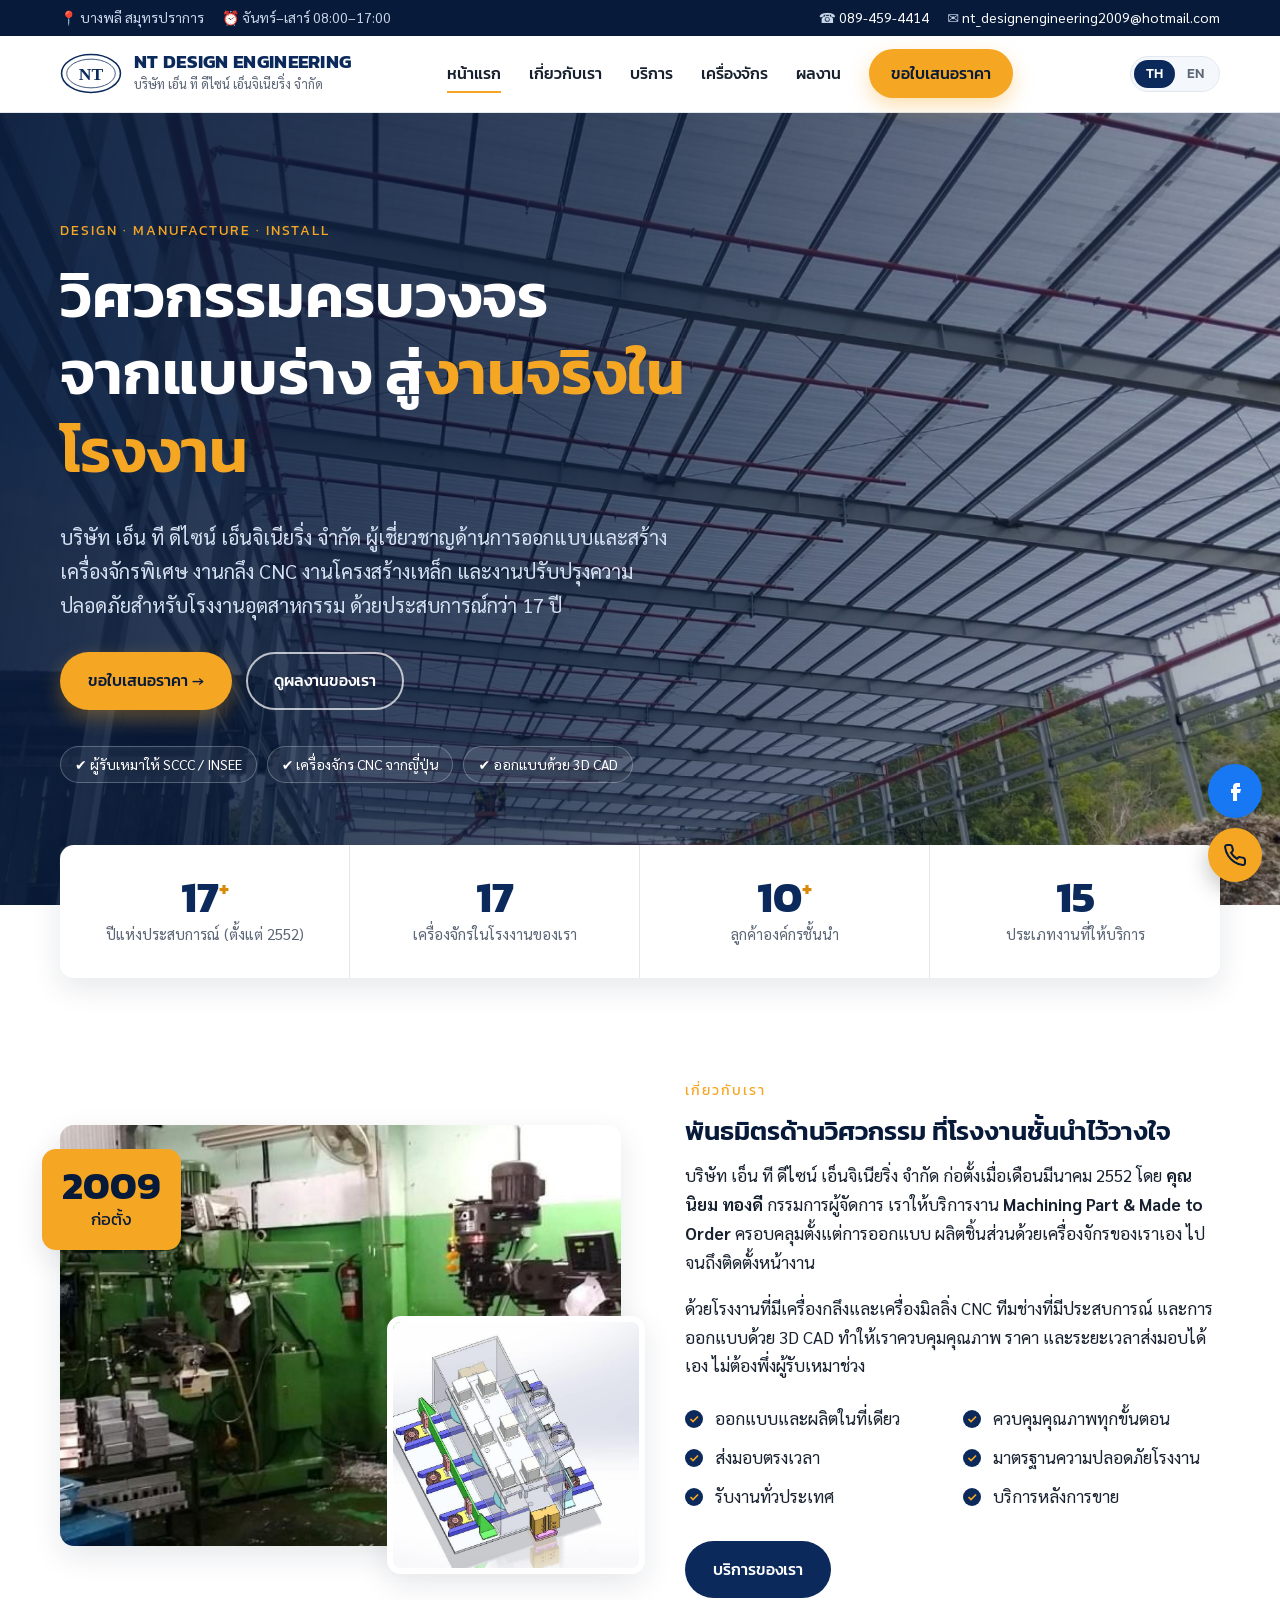
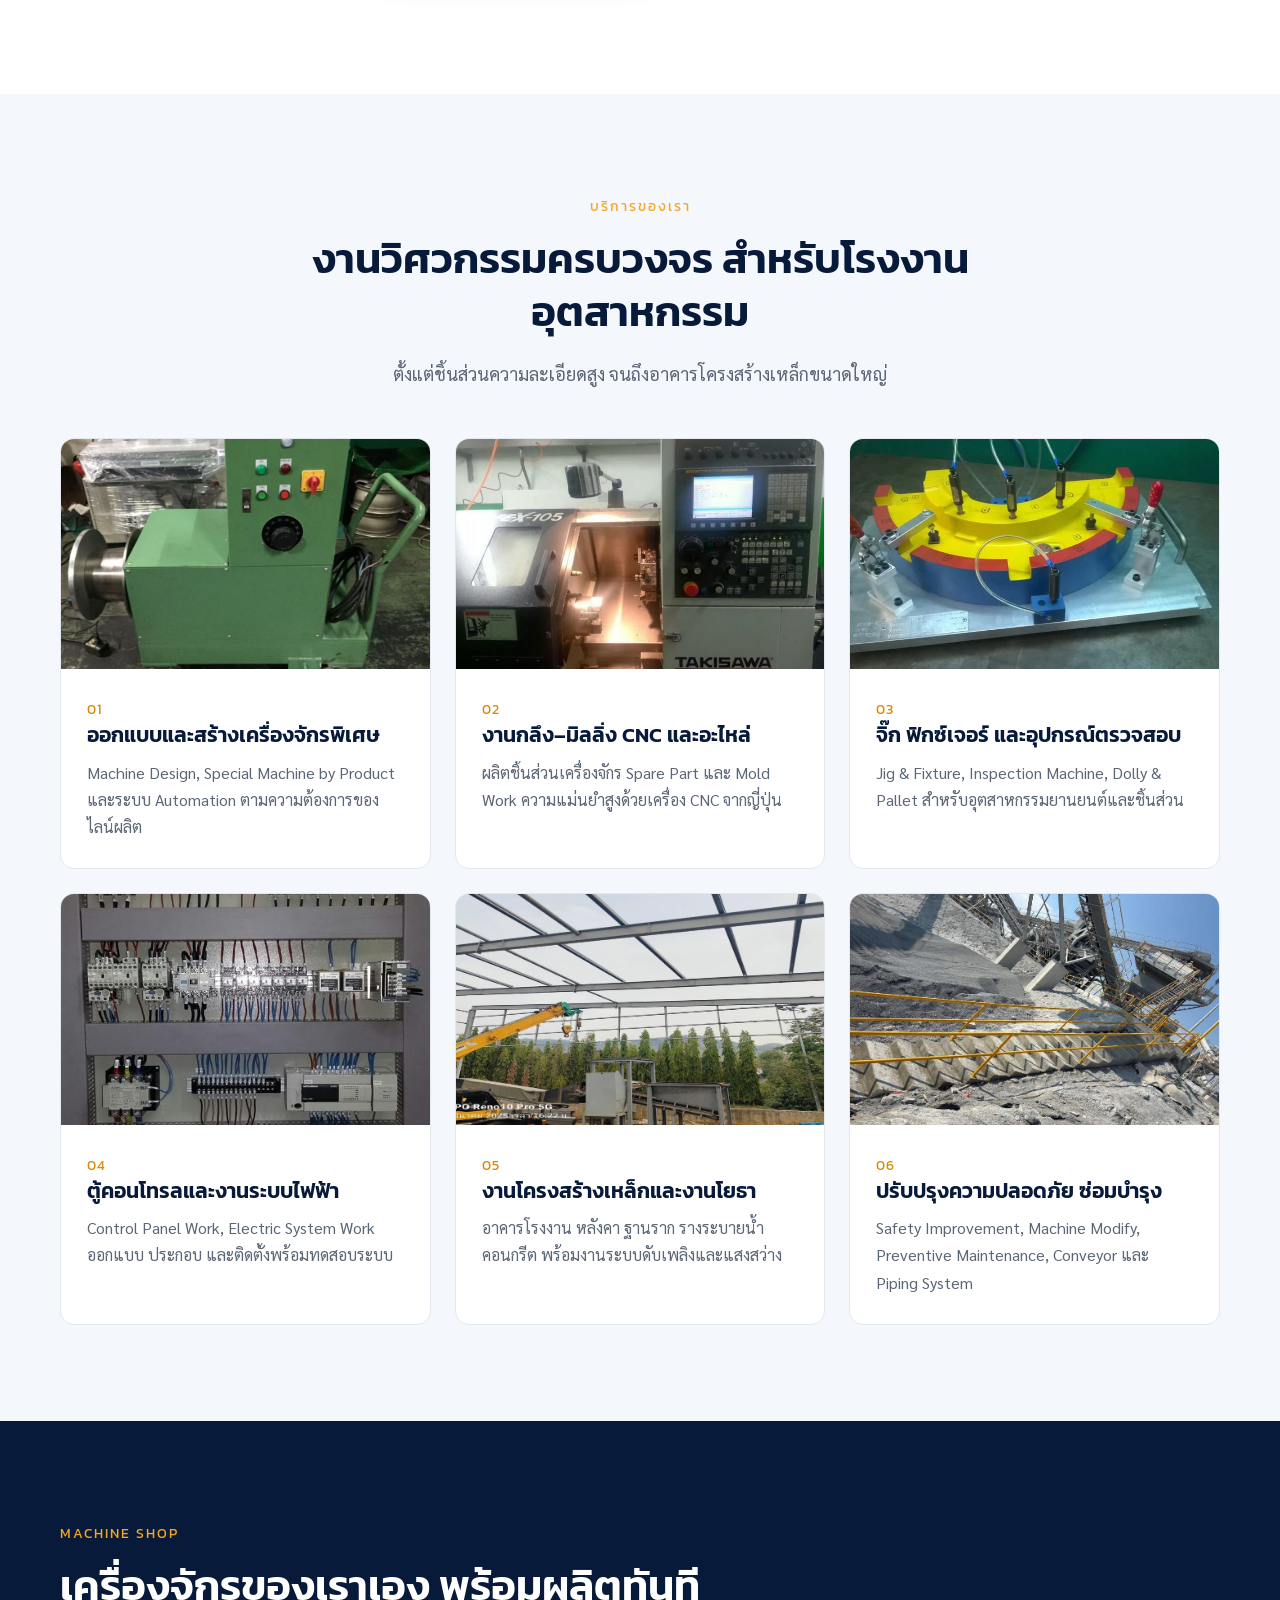
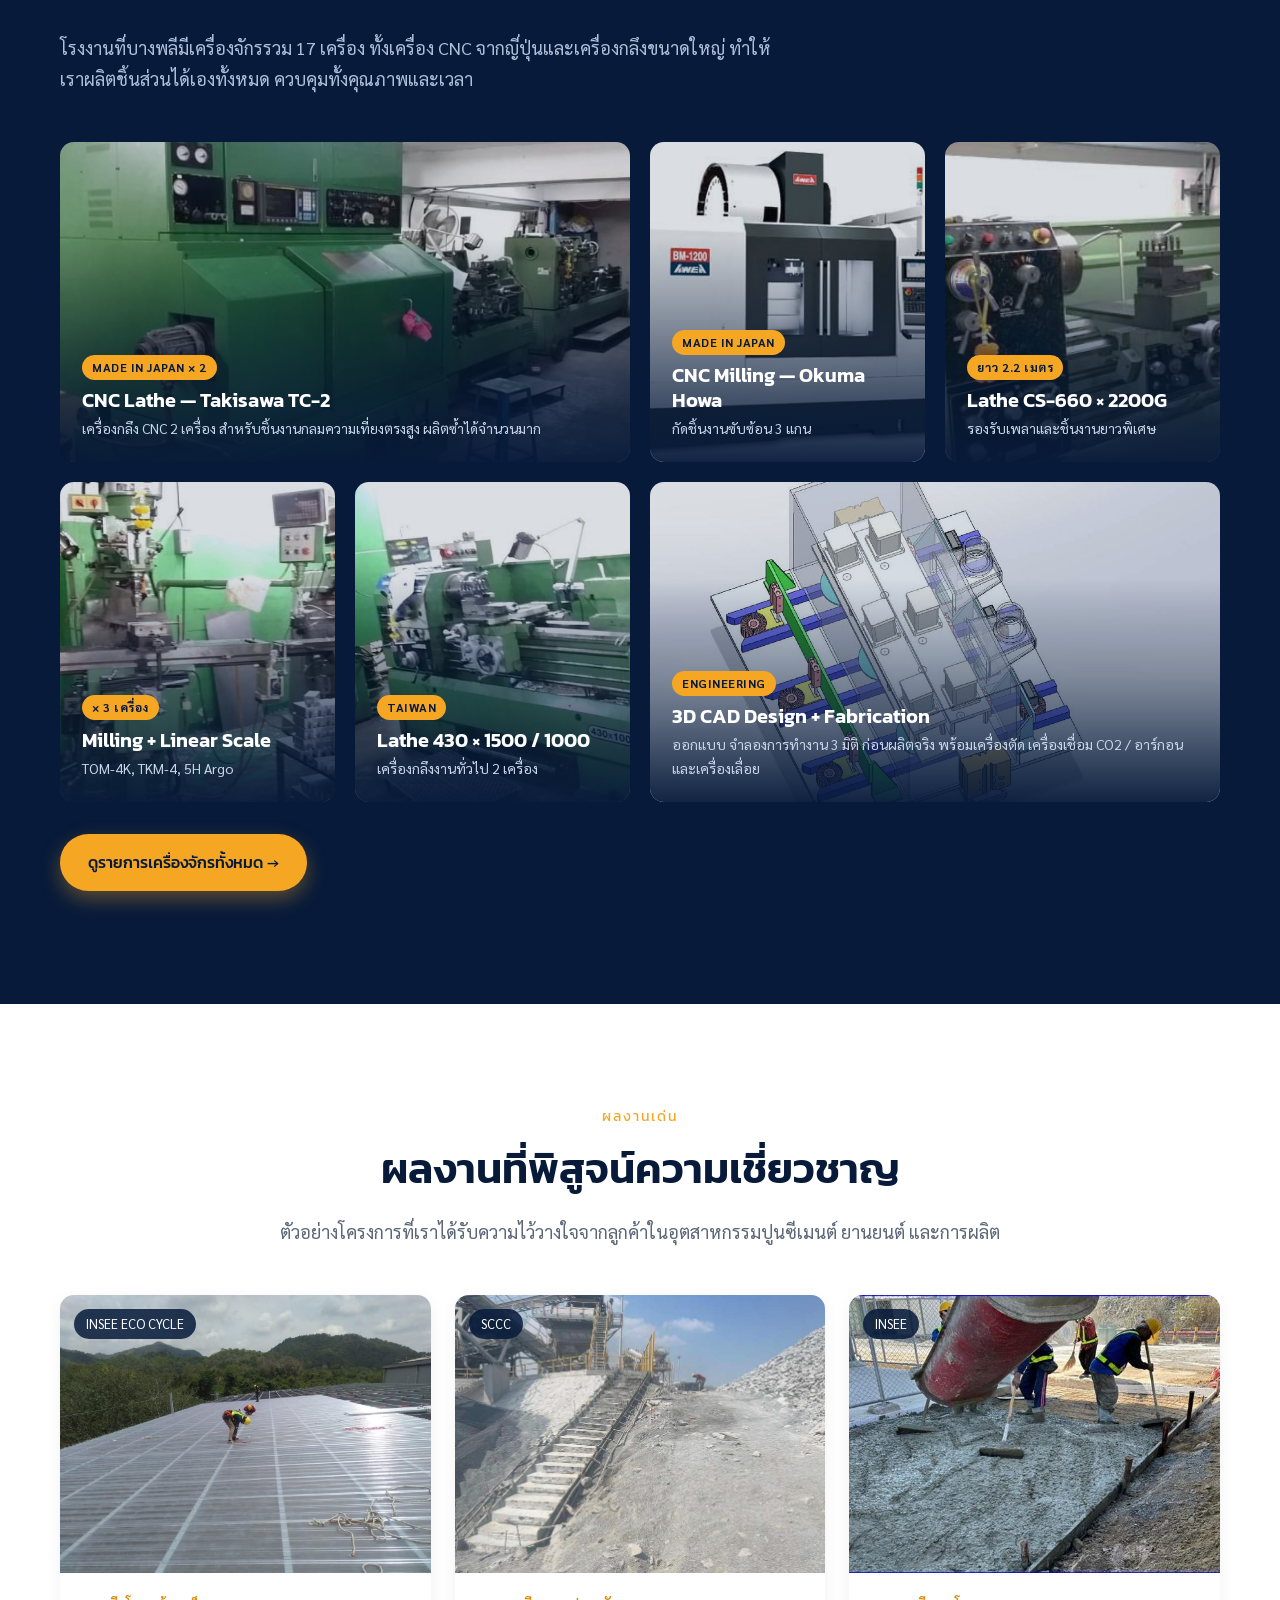
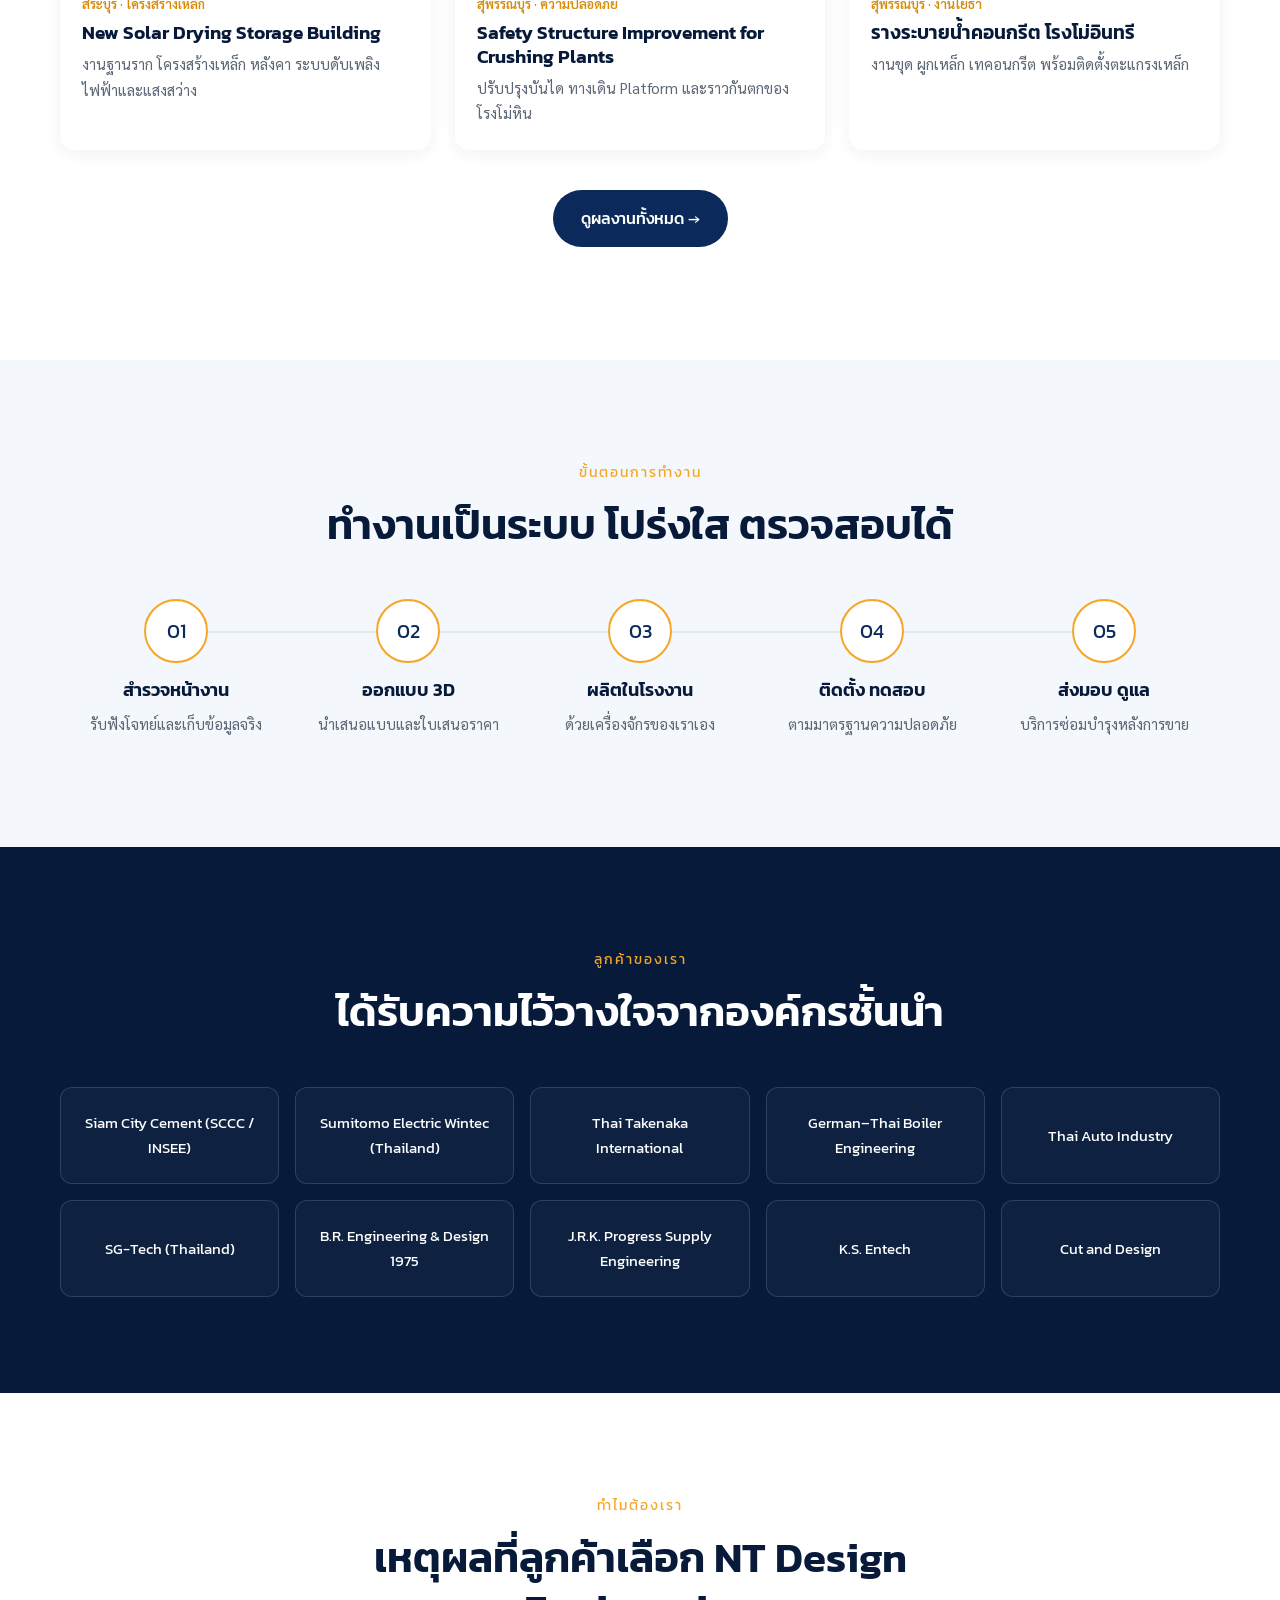
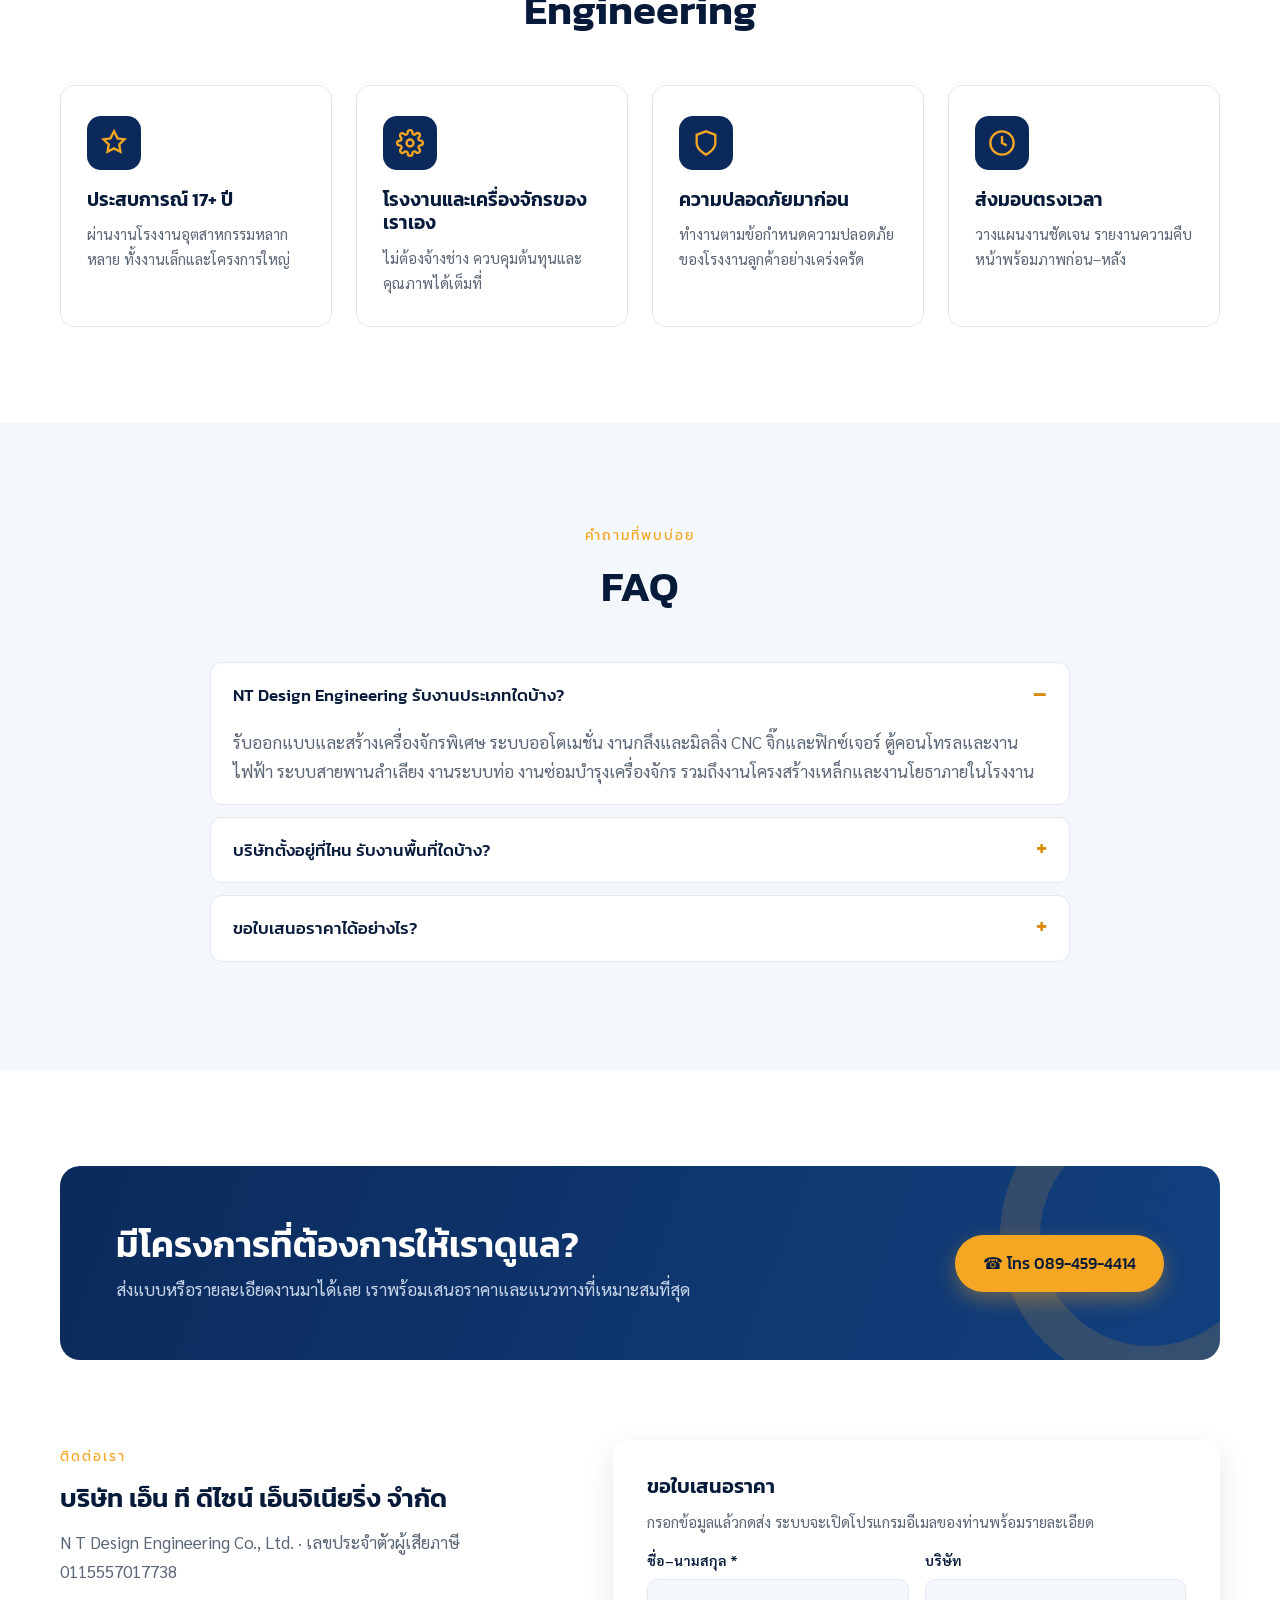
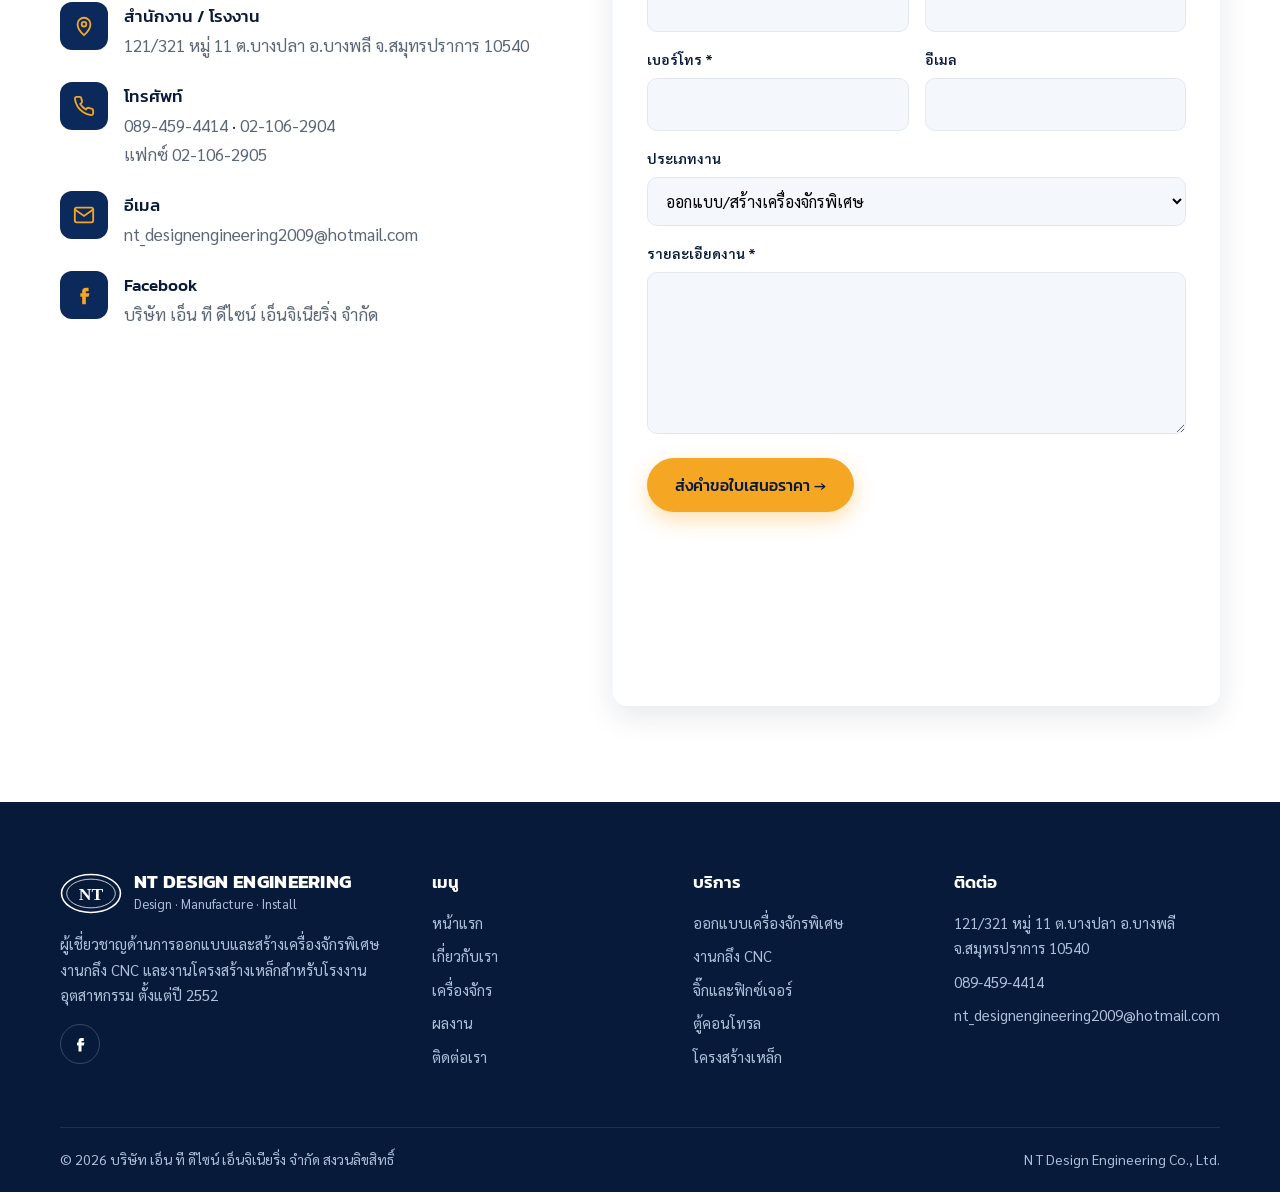
==== commit 146afdde: "Add files via upload" ====
--- a/index.html
+++ b/index.html
@@ -153,7 +153,7 @@
     <section id="about">
       <div class="container about-grid">
         <div class="about-media reveal">
-          <img src="assets/img/cnc-lathe-line.jpg" alt="ไลน์เครื่องกลึง CNC ในโรงงาน NT Design Engineering" loading="lazy" width="1000" height="572">
+          <img src="assets/img/workshop-milling.jpg" alt="Machine Shop ของ NT Design Engineering ที่บางพลี" loading="lazy" width="724" height="384">
           <img class="float" src="assets/img/cad-design.jpg" alt="งานออกแบบเครื่องจักรด้วยโปรแกรม 3D CAD" loading="lazy" width="1000" height="752">
           <div class="years"><b>2009</b>ก่อตั้ง</div>
         </div>
@@ -222,7 +222,7 @@
         </div>
         <div class="machines-grid">
           <div class="machine wide reveal">
-            <img src="assets/img/cnc-takisawa-operator.jpg" alt="เครื่องกลึง CNC Takisawa TC-2 พร้อมช่างควบคุม" loading="lazy" width="900" height="635">
+            <img src="assets/img/cnc-lathe-tc2.jpg" alt="เครื่องกลึง CNC Takisawa TC-2 ในโรงงาน" loading="lazy" width="667" height="403">
             <div class="machine-info"><span class="tag">MADE IN JAPAN × 2</span><h3>CNC Lathe — Takisawa TC-2</h3><p>เครื่องกลึง CNC 2 เครื่อง สำหรับชิ้นงานกลมความเที่ยงตรงสูง ผลิตซ้ำได้จำนวนมาก</p></div>
           </div>
           <div class="machine reveal">
@@ -230,7 +230,7 @@
             <div class="machine-info"><span class="tag">MADE IN JAPAN</span><h3>CNC Milling — Okuma Howa</h3><p>กัดชิ้นงานซับซ้อน 3 แกน</p></div>
           </div>
           <div class="machine reveal">
-            <img src="assets/img/lathe-430.jpg" alt="เครื่องกลึงขนาดใหญ่ CS-660 x 2200G" loading="lazy" width="900" height="597">
+            <img src="assets/img/lathe-cs660.jpg" alt="เครื่องกลึงขนาดใหญ่ CS-660 x 2200G" loading="lazy" width="527" height="279">
             <div class="machine-info"><span class="tag">ยาว 2.2 เมตร</span><h3>Lathe CS-660 × 2200G</h3><p>รองรับเพลาและชิ้นงานยาวพิเศษ</p></div>
           </div>
           <div class="machine reveal">
@@ -238,7 +238,7 @@
             <div class="machine-info"><span class="tag">× 3 เครื่อง</span><h3>Milling + Linear Scale</h3><p>TOM-4K, TKM-4, 5H Argo</p></div>
           </div>
           <div class="machine reveal">
-            <img src="assets/img/cnc-lathe-line.jpg" alt="ไลน์เครื่องกลึงในโรงงาน" loading="lazy" width="1000" height="572">
+            <img src="assets/img/lathe-430.jpg" alt="เครื่องกลึง 430 x 1000" loading="lazy" width="900" height="597">
             <div class="machine-info"><span class="tag">TAIWAN</span><h3>Lathe 430 × 1500 / 1000</h3><p>เครื่องกลึงงานทั่วไป 2 เครื่อง</p></div>
           </div>
           <div class="machine wide reveal">
